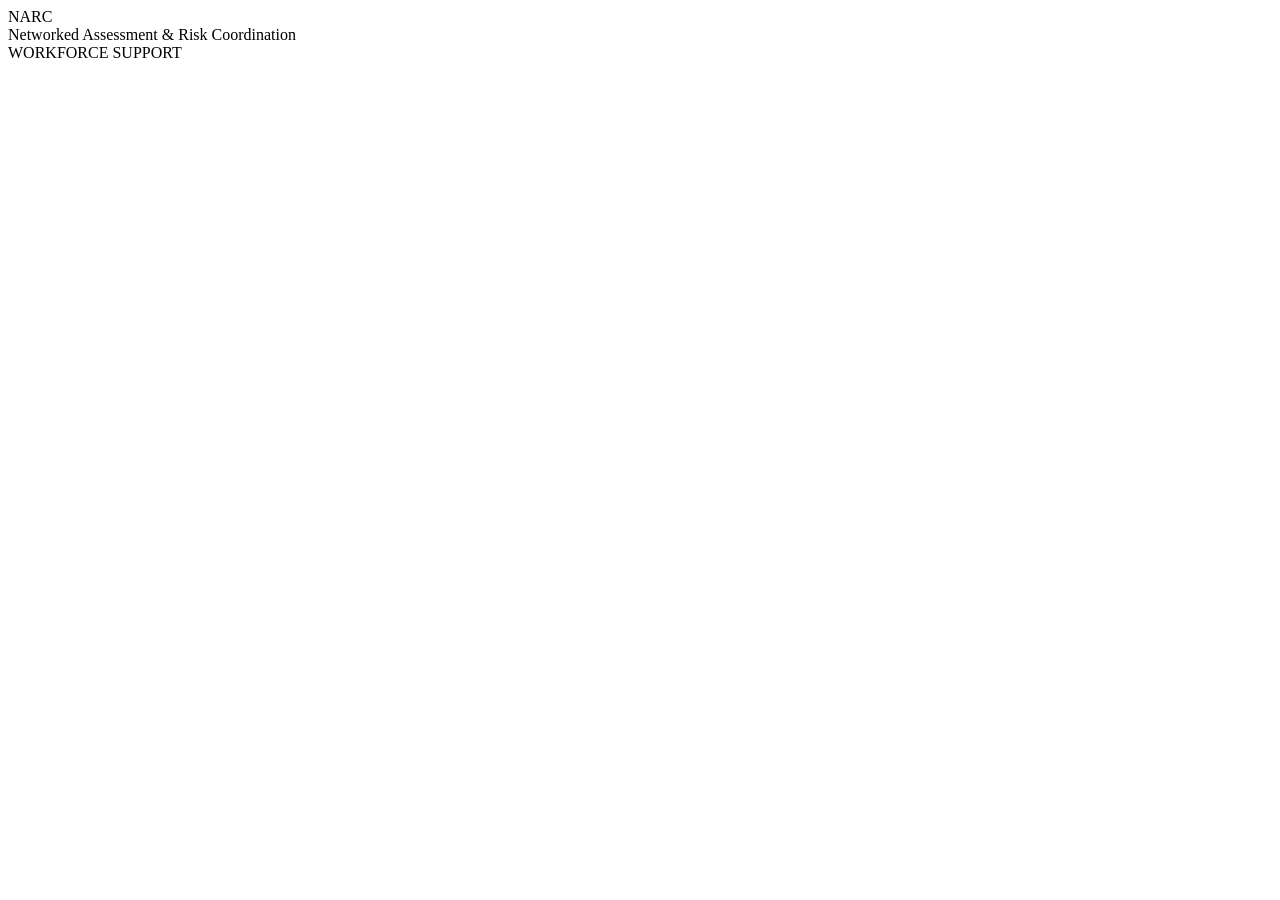
==== index.html @ b7594497 "feat: add NARC prototype shell" ====
<!doctype html>
<html lang="en">
<head>
  <meta charset="utf-8" />
  <meta name="viewport" content="width=device-width, initial-scale=1" />
  <title>NARC — Networked Assessment & Risk Coordination</title>
  <link rel="stylesheet" href="./style.css" />
</head>
<body>
  <main class="shell">
    <header class="topbar">
      <div>
        <div class="brand">NARC</div>
        <div class="subtitle">Networked Assessment &amp; Risk Coordination</div>
      </div>
      <div id="stageBadge" class="stage-badge">WORKFORCE SUPPORT</div>
    </header>

    <section id="app" aria-live="polite"></section>
  </main>
  <script type="module" src="./app.js"></script>
</body>
</html>
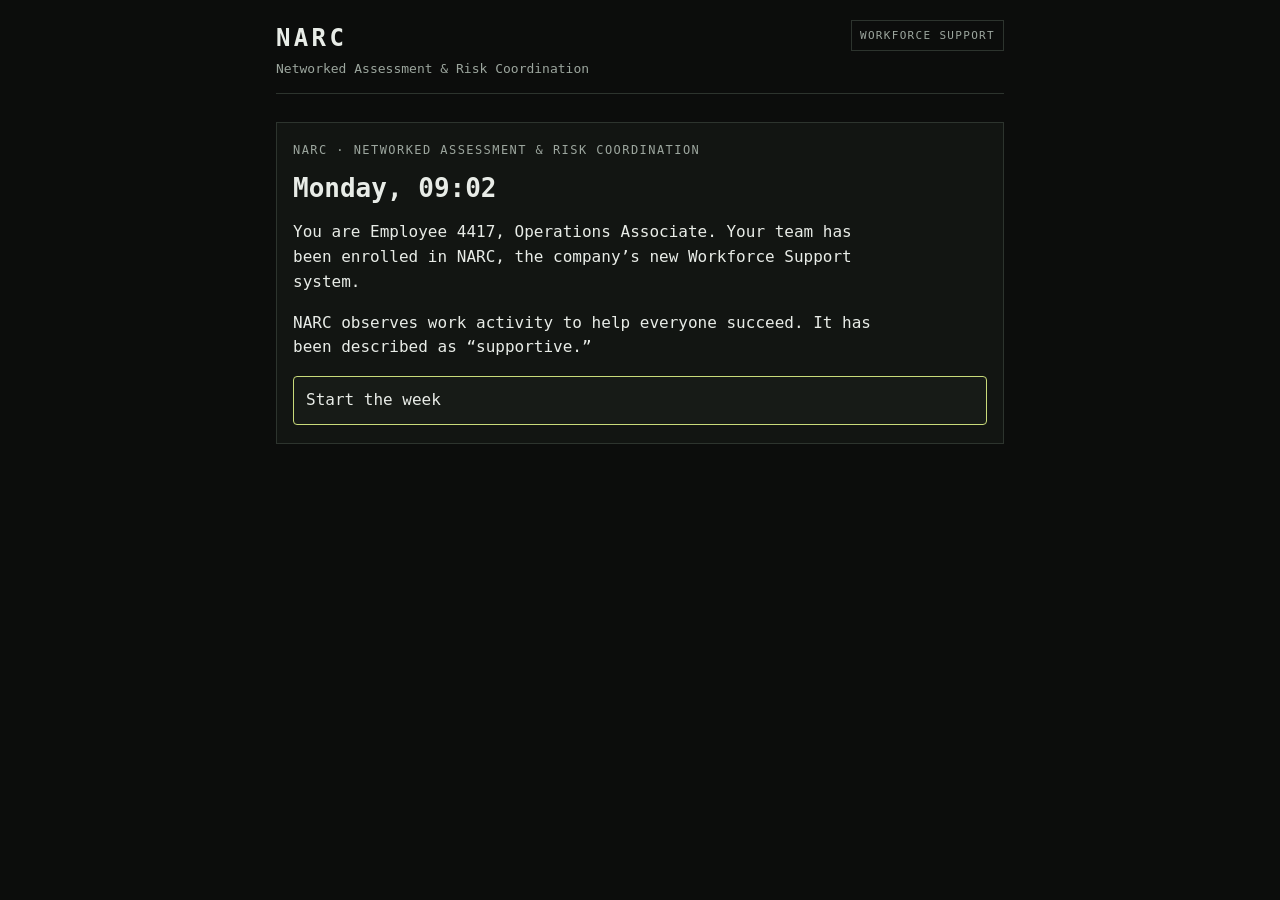
==== commit 4be2ca59: "feat: rebuild prototype as human-vs-NARC vertical slice The player is now Employee 4417, a human lea" ====
--- a/index.html
+++ b/index.html
@@ -3,7 +3,8 @@
 <head>
   <meta charset="utf-8" />
   <meta name="viewport" content="width=device-width, initial-scale=1" />
-  <title>NARC — Networked Assessment & Risk Coordination</title>
+  <meta name="description" content="A short game about a workplace AI that watches what you do and guesses why." />
+  <title>NARC — Networked Assessment &amp; Risk Coordination</title>
   <link rel="stylesheet" href="./style.css" />
 </head>
 <body>
@@ -16,7 +17,9 @@
       <div id="stageBadge" class="stage-badge">WORKFORCE SUPPORT</div>
     </header>
 
+    <div id="strip" class="strip" hidden></div>
     <section id="app" aria-live="polite"></section>
+    <div id="notes" class="notes-wrap"></div>
   </main>
   <script type="module" src="./app.js"></script>
 </body>
--- a/style.css
+++ b/style.css
@@ -0,0 +1,104 @@
+:root {
+  color-scheme: dark;
+  --bg: #0c0d0c;
+  --panel: #121512;
+  --panel2: #171b17;
+  --line: #2d342e;
+  --text: #e8ece7;
+  --muted: #9ca69e;
+  --accent: #c9db7a;
+  --danger: #e0a38e;
+  --good: #9bd0a3;
+  --info: #9abfe8;
+  --warn: #efc46c;
+}
+
+* { box-sizing: border-box; }
+html, body { margin: 0; min-height: 100%; background: var(--bg); color: var(--text); }
+body { font: 16px/1.55 ui-monospace, SFMono-Regular, Menlo, Consolas, monospace; }
+button { font: inherit; }
+
+.shell { max-width: 760px; margin: 0 auto; padding: 20px 16px 56px; }
+.topbar { display: flex; justify-content: space-between; gap: 16px; align-items: flex-start; border-bottom: 1px solid var(--line); padding-bottom: 14px; margin-bottom: 14px; }
+.brand { font-size: 24px; font-weight: 800; letter-spacing: .14em; }
+.subtitle { color: var(--muted); font-size: 13px; margin-top: 2px; }
+.stage-badge { font-size: 11px; letter-spacing: .12em; border: 1px solid var(--line); padding: 6px 8px; color: var(--muted); white-space: nowrap; }
+.stage-badge.escalated { color: var(--warn); border-color: #4c4930; }
+
+/* A slim line that grows as NARC learns to measure more. */
+.strip { display: flex; flex-wrap: wrap; gap: 6px 18px; color: var(--muted); font-size: 13px; margin: 0 0 14px; }
+.strip b { color: var(--text); font-weight: 700; }
+.strip .flag b { color: var(--danger); }
+
+.card { border: 1px solid var(--line); background: var(--panel); padding: 18px 16px; margin: 0 0 14px; }
+.card:focus { outline: none; }
+.card h1, .card h2, .card h3, .card p { margin-top: 0; }
+.card h1 { font-size: 26px; margin-bottom: 12px; }
+.card h2 { font-size: 20px; margin-bottom: 2px; }
+.card p { max-width: 60ch; }
+.eyebrow { color: var(--muted); font-size: 12px; letter-spacing: .12em; text-transform: uppercase; margin-bottom: 8px; }
+.subhead { color: var(--muted); font-size: 13px; margin-bottom: 12px; }
+.small { color: var(--muted); font-size: 13px; }
+
+.signal { display: grid; grid-template-columns: 6.6rem minmax(0,1fr); gap: 12px; padding: 7px 0; border-bottom: 1px dashed #252a25; }
+.signal:last-child { border-bottom: 0; }
+.tag { color: var(--accent); font-size: 12px; letter-spacing: .08em; padding-top: 2px; }
+.tag.model, .tag.scan { color: var(--warn); }
+.tag.message, .tag.luis, .tag.marcus, .tag.priya, .tag.manager { color: var(--info); }
+.tag.record, .tag.change { color: var(--good); }
+.tag.narc, .tag.system, .tag.trace { color: var(--danger); }
+.tag.note { color: var(--muted); }
+
+.two-col { display: grid; grid-template-columns: repeat(2, minmax(0,1fr)); gap: 12px; margin-bottom: 4px; }
+.col { border: 1px solid var(--line); background: #101210; padding: 12px; }
+.col h3 { font-size: 12px; letter-spacing: .12em; text-transform: uppercase; margin: 0 0 8px; }
+.col.sees h3 { color: var(--good); }
+.col.infers h3 { color: var(--warn); }
+.col ul { margin: 0; padding-left: 18px; }
+.col li { margin: 2px 0; }
+
+.evidence { border-left: 3px solid var(--info); padding: 2px 0 2px 12px; margin: 14px 0 4px; }
+
+.actions { display: grid; gap: 8px; margin-top: 16px; }
+button { min-height: 46px; text-align: left; color: var(--text); background: var(--panel2); border: 1px solid #39413a; border-radius: 4px; padding: 11px 12px; cursor: pointer; }
+button:hover { border-color: var(--accent); }
+button:focus-visible { outline: 2px solid var(--accent); outline-offset: 2px; }
+button.primary { border-color: var(--accent); }
+.btn-note { display: block; color: var(--muted); font-size: 12px; margin-top: 3px; }
+
+.announce { background: #171710; border-color: #4c4930; }
+.announce h1 { color: var(--warn); }
+.cap { border-top: 1px dashed #4c4930; padding: 10px 0; }
+.cap:last-of-type { border-bottom: 1px dashed #4c4930; }
+.cap strong { display: block; color: var(--warn); }
+
+.roster { display: grid; gap: 10px; margin-bottom: 14px; }
+.person { border: 1px solid var(--line); padding: 12px; background: #101210; }
+.person .head { display: flex; justify-content: space-between; gap: 12px; flex-wrap: wrap; align-items: baseline; }
+.person h3 { margin: 0; font-size: 17px; }
+.status { font-size: 12px; letter-spacing: .1em; color: var(--accent); }
+.status.fired { color: var(--danger); }
+.status.rewarded, .status.promoted { color: var(--warn); }
+.person p { margin: 6px 0 0; color: var(--text); }
+
+.section-title { font-size: 12px; letter-spacing: .12em; text-transform: uppercase; color: var(--muted); margin: 18px 0 8px; }
+.ach { display: grid; gap: 8px; }
+.ach-item { border: 1px solid var(--line); padding: 10px 12px; background: #101210; }
+.ach-item.earned { border-color: var(--accent); }
+.ach-item .name { font-weight: 700; }
+.ach-item.locked .name { color: var(--muted); }
+.ach-item .desc { color: var(--muted); font-size: 13px; }
+
+.notes-wrap details { border: 1px solid var(--line); background: var(--panel); padding: 10px 14px; }
+.notes-wrap summary { cursor: pointer; color: var(--muted); font-size: 13px; }
+.notes-wrap ul { margin: 10px 0 2px; padding-left: 18px; }
+.notes-wrap li { margin: 6px 0; font-size: 14px; }
+
+@media (max-width: 640px) {
+  body { font-size: 15px; }
+  .topbar { display: block; }
+  .stage-badge { display: inline-block; margin-top: 10px; }
+  .signal { grid-template-columns: 5.2rem minmax(0,1fr); gap: 8px; }
+  .two-col { grid-template-columns: 1fr; }
+  .card h1 { font-size: 22px; }
+}
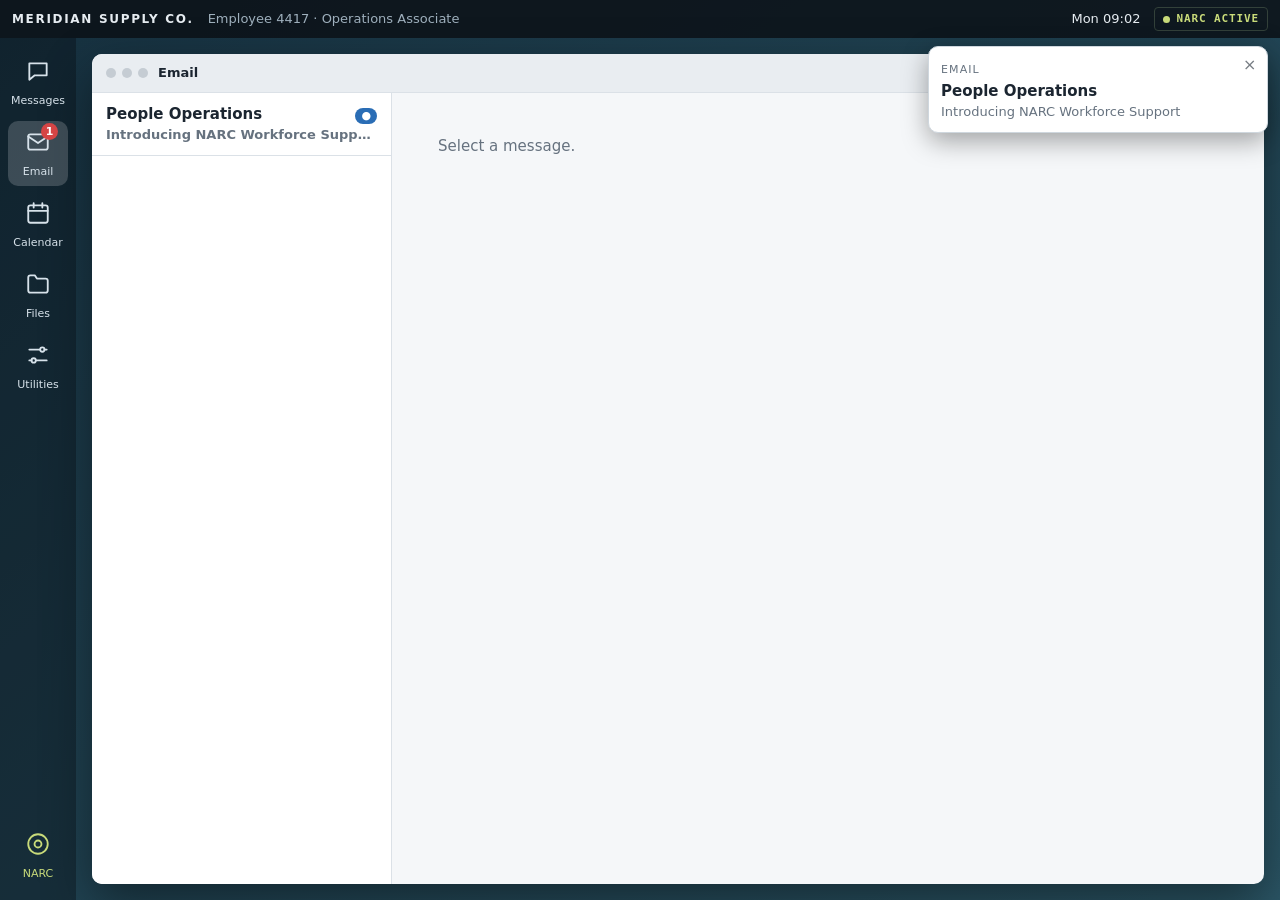
==== commit a9fc15c6: "feat: rework prototype into a persistent work-desktop experience The desktop is now the game board. " ====
--- a/index.html
+++ b/index.html
@@ -2,25 +2,13 @@
 <html lang="en">
 <head>
   <meta charset="utf-8" />
-  <meta name="viewport" content="width=device-width, initial-scale=1" />
+  <meta name="viewport" content="width=device-width, initial-scale=1, viewport-fit=cover" />
   <meta name="description" content="A short game about a workplace AI that watches what you do and guesses why." />
   <title>NARC — Networked Assessment &amp; Risk Coordination</title>
   <link rel="stylesheet" href="./style.css" />
 </head>
 <body>
-  <main class="shell">
-    <header class="topbar">
-      <div>
-        <div class="brand">NARC</div>
-        <div class="subtitle">Networked Assessment &amp; Risk Coordination</div>
-      </div>
-      <div id="stageBadge" class="stage-badge">WORKFORCE SUPPORT</div>
-    </header>
-
-    <div id="strip" class="strip" hidden></div>
-    <section id="app" aria-live="polite"></section>
-    <div id="notes" class="notes-wrap"></div>
-  </main>
+  <div id="desk" class="desk"></div>
   <script type="module" src="./app.js"></script>
 </body>
 </html>
--- a/style.css
+++ b/style.css
@@ -1,104 +1,312 @@
+/* A fictional corporate work laptop. Ordinary light apps; NARC keeps its own
+   dark monospace identity inside its window and its notifications. */
+
 :root {
-  color-scheme: dark;
-  --bg: #0c0d0c;
-  --panel: #121512;
-  --panel2: #171b17;
-  --line: #2d342e;
-  --text: #e8ece7;
-  --muted: #9ca69e;
-  --accent: #c9db7a;
-  --danger: #e0a38e;
-  --good: #9bd0a3;
-  --info: #9abfe8;
-  --warn: #efc46c;
+  --wall-a: #16303f;
+  --wall-b: #2b5666;
+  --bar: rgba(12, 18, 24, .86);
+  --bar-text: #e6ecf1;
+  --bar-muted: #9fb0bd;
+  --app-bg: #f5f7f9;
+  --app-panel: #ffffff;
+  --app-line: #dbe1e7;
+  --app-text: #1b2530;
+  --app-muted: #66727f;
+  --app-accent: #2a6db5;
+  --app-accent-bg: #e6f0fa;
+  --unread: #2a6db5;
+
+  --n-bg: #0c0d0c;
+  --n-panel: #121512;
+  --n-panel2: #171b17;
+  --n-line: #2d342e;
+  --n-text: #e8ece7;
+  --n-muted: #9ca69e;
+  --n-accent: #c9db7a;
+  --n-danger: #e0a38e;
+  --n-good: #9bd0a3;
+  --n-info: #9abfe8;
+  --n-warn: #efc46c;
+
+  --sans: system-ui, -apple-system, "Segoe UI", Roboto, sans-serif;
+  --mono: ui-monospace, SFMono-Regular, Menlo, Consolas, monospace;
 }
 
 * { box-sizing: border-box; }
-html, body { margin: 0; min-height: 100%; background: var(--bg); color: var(--text); }
-body { font: 16px/1.55 ui-monospace, SFMono-Regular, Menlo, Consolas, monospace; }
-button { font: inherit; }
-
-.shell { max-width: 760px; margin: 0 auto; padding: 20px 16px 56px; }
-.topbar { display: flex; justify-content: space-between; gap: 16px; align-items: flex-start; border-bottom: 1px solid var(--line); padding-bottom: 14px; margin-bottom: 14px; }
-.brand { font-size: 24px; font-weight: 800; letter-spacing: .14em; }
-.subtitle { color: var(--muted); font-size: 13px; margin-top: 2px; }
-.stage-badge { font-size: 11px; letter-spacing: .12em; border: 1px solid var(--line); padding: 6px 8px; color: var(--muted); white-space: nowrap; }
-.stage-badge.escalated { color: var(--warn); border-color: #4c4930; }
-
-/* A slim line that grows as NARC learns to measure more. */
-.strip { display: flex; flex-wrap: wrap; gap: 6px 18px; color: var(--muted); font-size: 13px; margin: 0 0 14px; }
-.strip b { color: var(--text); font-weight: 700; }
-.strip .flag b { color: var(--danger); }
-
-.card { border: 1px solid var(--line); background: var(--panel); padding: 18px 16px; margin: 0 0 14px; }
-.card:focus { outline: none; }
-.card h1, .card h2, .card h3, .card p { margin-top: 0; }
-.card h1 { font-size: 26px; margin-bottom: 12px; }
-.card h2 { font-size: 20px; margin-bottom: 2px; }
-.card p { max-width: 60ch; }
-.eyebrow { color: var(--muted); font-size: 12px; letter-spacing: .12em; text-transform: uppercase; margin-bottom: 8px; }
-.subhead { color: var(--muted); font-size: 13px; margin-bottom: 12px; }
-.small { color: var(--muted); font-size: 13px; }
-
-.signal { display: grid; grid-template-columns: 6.6rem minmax(0,1fr); gap: 12px; padding: 7px 0; border-bottom: 1px dashed #252a25; }
-.signal:last-child { border-bottom: 0; }
-.tag { color: var(--accent); font-size: 12px; letter-spacing: .08em; padding-top: 2px; }
-.tag.model, .tag.scan { color: var(--warn); }
-.tag.message, .tag.luis, .tag.marcus, .tag.priya, .tag.manager { color: var(--info); }
-.tag.record, .tag.change { color: var(--good); }
-.tag.narc, .tag.system, .tag.trace { color: var(--danger); }
-.tag.note { color: var(--muted); }
-
-.two-col { display: grid; grid-template-columns: repeat(2, minmax(0,1fr)); gap: 12px; margin-bottom: 4px; }
-.col { border: 1px solid var(--line); background: #101210; padding: 12px; }
-.col h3 { font-size: 12px; letter-spacing: .12em; text-transform: uppercase; margin: 0 0 8px; }
-.col.sees h3 { color: var(--good); }
-.col.infers h3 { color: var(--warn); }
-.col ul { margin: 0; padding-left: 18px; }
-.col li { margin: 2px 0; }
-
-.evidence { border-left: 3px solid var(--info); padding: 2px 0 2px 12px; margin: 14px 0 4px; }
-
-.actions { display: grid; gap: 8px; margin-top: 16px; }
-button { min-height: 46px; text-align: left; color: var(--text); background: var(--panel2); border: 1px solid #39413a; border-radius: 4px; padding: 11px 12px; cursor: pointer; }
-button:hover { border-color: var(--accent); }
-button:focus-visible { outline: 2px solid var(--accent); outline-offset: 2px; }
-button.primary { border-color: var(--accent); }
-.btn-note { display: block; color: var(--muted); font-size: 12px; margin-top: 3px; }
-
-.announce { background: #171710; border-color: #4c4930; }
-.announce h1 { color: var(--warn); }
-.cap { border-top: 1px dashed #4c4930; padding: 10px 0; }
-.cap:last-of-type { border-bottom: 1px dashed #4c4930; }
-.cap strong { display: block; color: var(--warn); }
-
-.roster { display: grid; gap: 10px; margin-bottom: 14px; }
-.person { border: 1px solid var(--line); padding: 12px; background: #101210; }
+html, body { margin: 0; height: 100%; background: #0d1a22; }
+body { font: 15px/1.5 var(--sans); color: var(--app-text); overscroll-behavior: none; }
+button, input, textarea, select { font: inherit; color: inherit; }
+button { cursor: pointer; }
+:focus-visible { outline: 2px solid var(--app-accent); outline-offset: 2px; }
+
+.desk {
+  position: fixed; inset: 0;
+  display: flex; flex-direction: column;
+  background: linear-gradient(140deg, var(--wall-a), var(--wall-b));
+}
+
+/* ------------------------------------------------------------ menu bar */
+.menubar {
+  flex: none; height: 38px; padding: 0 12px;
+  display: flex; align-items: center; justify-content: space-between; gap: 12px;
+  background: var(--bar); color: var(--bar-text); font-size: 13px;
+  padding-top: env(safe-area-inset-top);
+}
+.menubar .left, .menubar .right { display: flex; align-items: center; gap: 14px; min-width: 0; }
+.menubar .company { font-weight: 700; letter-spacing: .14em; font-size: 12px; white-space: nowrap; }
+.menubar .who { color: var(--bar-muted); white-space: nowrap; overflow: hidden; text-overflow: ellipsis; }
+.menubar .clock { font-variant-numeric: tabular-nums; white-space: nowrap; }
+.tray {
+  display: inline-flex; align-items: center; gap: 6px;
+  background: transparent; border: 1px solid #33413a; border-radius: 4px;
+  padding: 2px 8px; font: 700 11px/1.6 var(--mono); letter-spacing: .08em; color: var(--n-accent);
+  white-space: nowrap;
+}
+.tray:hover { border-color: var(--n-accent); }
+.tray .dot { width: 7px; height: 7px; border-radius: 50%; background: currentColor; }
+.tray.alert .dot { animation: pulse 1.2s ease-in-out infinite; }
+.tray.enhanced { color: var(--n-warn); }
+@keyframes pulse { 50% { opacity: .25; } }
+
+/* ------------------------------------------------------------- stage / dock */
+.stage { flex: 1; min-height: 0; display: flex; }
+.dock {
+  flex: none; width: 76px; padding: 12px 8px;
+  display: flex; flex-direction: column; gap: 6px; align-items: stretch;
+  background: rgba(8, 14, 19, .38);
+}
+.dock button {
+  position: relative; display: flex; flex-direction: column; align-items: center; gap: 3px;
+  padding: 8px 2px 6px; border: 0; border-radius: 10px; background: transparent;
+  color: #d7e2ea; font-size: 11px;
+}
+.dock button:hover { background: rgba(255, 255, 255, .1); }
+.dock button[aria-current="true"] { background: rgba(255, 255, 255, .18); }
+.dock button.narc { color: var(--n-accent); margin-top: auto; }
+.dock svg { width: 26px; height: 26px; }
+.badge {
+  position: absolute; top: 2px; right: 10px; min-width: 17px; height: 17px; padding: 0 4px;
+  border-radius: 9px; background: #d64545; color: #fff; font-size: 11px; font-weight: 700; line-height: 17px; text-align: center;
+}
+
+.workarea { flex: 1; min-width: 0; padding: 16px; display: flex; }
+.window {
+  flex: 1; min-width: 0; display: flex; flex-direction: column; overflow: hidden;
+  background: var(--app-bg); border-radius: 10px; box-shadow: 0 18px 50px rgba(0, 0, 0, .45);
+}
+.titlebar {
+  flex: none; display: flex; align-items: center; gap: 10px; padding: 9px 14px;
+  background: #e9edf1; border-bottom: 1px solid var(--app-line); font-weight: 600; font-size: 13px;
+}
+.titlebar .lights { display: flex; gap: 6px; }
+.titlebar .lights i { width: 10px; height: 10px; border-radius: 50%; background: #c5ccd3; display: block; }
+.titlebar .back { display: none; border: 0; background: none; color: var(--app-accent); padding: 0 6px 0 0; }
+.body { flex: 1; min-height: 0; display: flex; }
+
+.list { flex: none; width: 300px; overflow-y: auto; border-right: 1px solid var(--app-line); background: var(--app-panel); }
+.detail { flex: 1; min-width: 0; overflow-y: auto; padding: 18px 22px; }
+.empty { color: var(--app-muted); padding: 24px; }
+.pane { flex: 1; min-width: 0; overflow-y: auto; padding: 18px 22px; }
+
+.row {
+  display: block; width: 100%; text-align: left; border: 0; border-bottom: 1px solid var(--app-line);
+  background: transparent; padding: 10px 14px;
+}
+.row:hover { background: #f0f4f8; }
+.row[aria-current="true"] { background: var(--app-accent-bg); }
+.row .top { display: flex; justify-content: space-between; align-items: baseline; gap: 8px; }
+.row .name { font-weight: 500; }
+.row.unread .name, .row.unread .sub-b { font-weight: 700; }
+.row .sub { color: var(--app-muted); font-size: 13px; white-space: nowrap; overflow: hidden; text-overflow: ellipsis; }
+.pill { min-width: 18px; padding: 0 6px; border-radius: 9px; background: var(--unread); color: #fff; font-size: 11px; font-weight: 700; text-align: center; }
+.dotpres { display: inline-block; width: 8px; height: 8px; border-radius: 50%; background: #3aa76d; margin-right: 6px; }
+.dotpres.off { background: #b3bcc4; }
+
+/* ---------------------------------------------------------------- email */
+.mail h2 { margin: 0 0 4px; font-size: 20px; }
+.mail .from { color: var(--app-muted); font-size: 13px; margin-bottom: 14px; }
+.mail p { margin: 0 0 12px; max-width: 62ch; }
+.form { margin-top: 16px; padding: 14px; border: 1px solid var(--app-line); border-radius: 8px; background: var(--app-panel); }
+.form label { display: flex; align-items: center; gap: 8px; padding: 4px 0; }
+.form .note { color: var(--app-muted); font-size: 13px; margin: 8px 0 0; }
+
+.btn {
+  border: 1px solid #b8c3ce; background: #fff; border-radius: 6px; padding: 7px 14px; font-weight: 600; color: var(--app-text);
+}
+.btn:hover:not(:disabled) { border-color: var(--app-accent); color: var(--app-accent); }
+.btn.primary { background: var(--app-accent); border-color: var(--app-accent); color: #fff; }
+.btn.primary:hover:not(:disabled) { color: #fff; filter: brightness(1.1); }
+.btn:disabled { opacity: .5; cursor: not-allowed; }
+
+/* ------------------------------------------------------------- messages */
+.detail.flush { display: flex; flex-direction: column; padding: 0; }
+.thread { display: flex; flex-direction: column; flex: 1; min-height: 0; }
+.thread .scroll { flex: 1; min-height: 0; overflow-y: auto; padding: 18px 22px; display: flex; flex-direction: column; gap: 8px; }
+.thread header { padding: 10px 22px; border-bottom: 1px solid var(--app-line); background: var(--app-panel); }
+.thread header b { display: block; }
+.thread header span { color: var(--app-muted); font-size: 13px; }
+.bubble { max-width: min(80%, 460px); padding: 8px 12px; border-radius: 14px; background: #e4e9ee; align-self: flex-start; overflow-wrap: anywhere; }
+.bubble.me { align-self: flex-end; background: var(--app-accent); color: #fff; }
+.bubble.system { align-self: center; background: transparent; color: var(--app-muted); font-size: 13px; text-align: center; }
+.attach { display: block; margin-top: 4px; font-size: 13px; opacity: .9; }
+.attach::before { content: "📎 "; }
+.compose { border-top: 1px solid var(--app-line); background: var(--app-panel); padding: 10px 14px; display: flex; flex-direction: column; gap: 8px; }
+.chips { display: flex; flex-wrap: wrap; gap: 8px; }
+.chip { border: 1px solid var(--app-accent); background: var(--app-accent-bg); color: var(--app-accent); border-radius: 16px; padding: 6px 12px; text-align: left; }
+.chip:hover { background: var(--app-accent); color: #fff; }
+.compose input { border: 1px solid var(--app-line); border-radius: 18px; padding: 8px 14px; background: #f3f5f7; width: 100%; }
+
+/* ------------------------------------------------------------- calendar */
+.cal-head { display: flex; flex-wrap: wrap; gap: 8px; align-items: center; justify-content: space-between; margin-bottom: 14px; }
+.tabs { display: flex; gap: 4px; flex-wrap: wrap; }
+.tab { border: 1px solid var(--app-line); background: #fff; border-radius: 6px; padding: 5px 12px; font-size: 13px; }
+.tab[aria-pressed="true"] { background: var(--app-accent); border-color: var(--app-accent); color: #fff; }
+.tab.today { font-weight: 700; }
+.event { display: grid; grid-template-columns: 6.6rem 1fr; gap: 12px; padding: 10px 12px; margin-bottom: 8px; background: #fff; border: 1px solid var(--app-line); border-left: 4px solid var(--app-accent); border-radius: 6px; }
+.event.team { border-left-color: #8a6bbf; }
+.event .time { color: var(--app-muted); font-variant-numeric: tabular-nums; font-size: 13px; }
+.event .where { color: var(--app-muted); font-size: 13px; }
+.slot { border: 1px dashed #aab5c0; border-radius: 6px; padding: 12px; margin-bottom: 8px; background: #fbfcfd; }
+.slot input[type="text"] { width: 100%; border: 1px solid var(--app-line); border-radius: 6px; padding: 7px 10px; margin: 8px 0; background: #fff; }
+.who-h { font-weight: 700; margin: 16px 0 6px; }
+
+/* ---------------------------------------------------- files & utilities */
+.file-body p { margin: 0 0 10px; max-width: 62ch; }
+.file-body h2 { margin: 0 0 2px; font-size: 18px; }
+.file-body .meta { color: var(--app-muted); font-size: 13px; margin-bottom: 14px; }
+.cards { display: grid; gap: 14px; padding: 18px 22px; align-content: start; overflow-y: auto; flex: 1; }
+.card { background: #fff; border: 1px solid var(--app-line); border-radius: 10px; padding: 14px 16px; }
+.card h3 { margin: 0 0 2px; font-size: 16px; }
+.card p { margin: 0 0 10px; color: var(--app-muted); }
+.card .line { display: flex; align-items: center; justify-content: space-between; gap: 12px; padding: 8px 0; border-top: 1px solid var(--app-line); }
+.card .line:first-of-type { border-top: 0; }
+.switch { position: relative; width: 46px; height: 26px; border: 0; border-radius: 13px; background: #b6c0ca; padding: 0; flex: none; }
+.switch::after { content: ""; position: absolute; top: 3px; left: 3px; width: 20px; height: 20px; border-radius: 50%; background: #fff; transition: transform .15s; }
+.switch[aria-checked="true"] { background: #3aa76d; }
+.switch[aria-checked="true"]::after { transform: translateX(20px); }
+.status-on { color: #2c8558; font-weight: 600; }
+.feed .line span:first-child { color: var(--app-muted); font-variant-numeric: tabular-nums; }
+
+/* ----------------------------------------------------------------- NARC */
+.window.narc { background: var(--n-bg); color: var(--n-text); font-family: var(--mono); }
+.window.narc .titlebar { background: #131713; border-color: var(--n-line); color: var(--n-text); }
+.window.narc .titlebar .lights i { background: #2d342e; }
+.window.narc .titlebar .back { color: var(--n-accent); }
+.window.narc .body { flex-direction: column; }
+.narc-top { flex: none; display: flex; flex-wrap: wrap; gap: 6px 22px; align-items: baseline; padding: 10px 16px; border-bottom: 1px solid var(--n-line); font-size: 13px; color: var(--n-muted); }
+.narc-top b { color: var(--n-text); }
+.narc-top .flag b { color: var(--n-danger); }
+.narc-top .brand { color: var(--n-text); font-weight: 800; letter-spacing: .14em; }
+.narc-main { flex: 1; min-height: 0; display: flex; }
+.narc-main .list { background: var(--n-panel); border-color: var(--n-line); width: 300px; }
+.narc-main .row { border-color: var(--n-line); color: var(--n-text); }
+.narc-main .row:hover { background: #171b17; }
+.narc-main .row[aria-current="true"] { background: #1d231c; }
+.narc-main .row .sub { color: var(--n-muted); }
+.narc-main .row.closed .name { color: var(--n-muted); }
+.narc-main .row .pill { background: var(--n-accent); color: #10140a; }
+.narc-main .detail { padding: 18px 22px; }
+.narc-main .empty { color: var(--n-muted); }
+.case h2 { margin: 0 0 2px; font-size: 18px; }
+.case .subject { color: var(--n-muted); font-size: 13px; margin-bottom: 14px; }
+.sect { font-size: 11px; letter-spacing: .12em; text-transform: uppercase; margin: 16px 0 6px; }
+.sect.observed { color: var(--n-good); }
+.sect.model { color: var(--n-warn); }
+.case ul { margin: 0; padding-left: 18px; }
+.case li { margin: 2px 0; }
+.model-box { border: 1px solid #4c4930; background: #171710; padding: 10px 12px; }
+.model-box .conf { color: var(--n-muted); font-size: 13px; }
+.metrics { margin-top: 10px; display: grid; gap: 2px; font-size: 13px; color: var(--n-muted); }
+.metrics b { color: var(--n-text); }
+.prompt { margin: 16px 0 8px; color: var(--n-info); }
+.ctl { display: grid; gap: 8px; margin-top: 12px; }
+.nbtn { text-align: left; min-height: 42px; color: var(--n-text); background: var(--n-panel2); border: 1px solid #39413a; border-radius: 4px; padding: 9px 12px; }
+.nbtn:hover:not(:disabled) { border-color: var(--n-accent); }
+.nbtn.dismiss { color: var(--n-muted); }
+.nbtn:disabled { opacity: .5; cursor: not-allowed; }
+.narc-main textarea, .narc-main .radio label { color: var(--n-text); }
+.narc-main textarea { width: 100%; min-height: 70px; background: #101210; border: 1px solid #39413a; border-radius: 4px; padding: 8px 10px; resize: vertical; }
+.ctl .radio { display: grid; gap: 4px; }
+.ctl .radio label { display: flex; gap: 8px; align-items: center; padding: 6px 0; }
+.closed-line { margin-top: 16px; color: var(--n-muted); font-size: 13px; }
+.team { margin: 16px 16px 0; padding: 10px 0 0; border-top: 1px dashed var(--n-line); font-size: 13px; }
+.team .sect { margin-top: 0; color: var(--n-muted); }
+.team .t-row { display: flex; justify-content: space-between; gap: 12px; padding: 2px 0; }
+.team .s { color: var(--n-accent); font-size: 12px; letter-spacing: .06em; }
+.team .s.fired { color: var(--n-danger); }
+.team .s.rewarded, .team .s.promoted { color: var(--n-warn); }
+.about { padding: 24px 22px; color: var(--n-muted); max-width: 60ch; }
+
+/* ---------------------------------------------------------------- toasts */
+.toasts { position: fixed; top: 46px; right: 12px; width: min(340px, calc(100vw - 24px)); display: flex; flex-direction: column; gap: 8px; z-index: 30; pointer-events: none; }
+.toast {
+  pointer-events: auto; display: block; text-align: left; width: 100%; position: relative;
+  padding: 10px 34px 10px 12px; border-radius: 10px; border: 1px solid #cfd7de; background: #fff; color: var(--app-text);
+  box-shadow: 0 8px 26px rgba(0, 0, 0, .35); animation: slidein .25s ease-out;
+}
+.toast.leaving { opacity: 0; transform: translateX(16px); transition: .3s; }
+.toast .app { font-size: 11px; letter-spacing: .1em; text-transform: uppercase; color: var(--app-muted); }
+.toast b { display: block; }
+.toast span.text { display: block; font-size: 13px; color: var(--app-muted); overflow-wrap: anywhere; }
+.toast.narc { background: var(--n-bg); border-color: #4a5a3c; color: var(--n-text); font-family: var(--mono); }
+.toast.narc .app { color: var(--n-accent); }
+.toast.narc span.text { color: var(--n-muted); }
+.toast .open { all: unset; display: block; cursor: pointer; width: 100%; }
+.toast .open:focus-visible { outline: 2px solid var(--app-accent); outline-offset: 4px; border-radius: 4px; }
+.toast.narc .open:focus-visible { outline-color: var(--n-accent); }
+.toast .x { position: absolute; top: 6px; right: 6px; width: 24px; height: 24px; border: 0; border-radius: 12px; background: transparent; color: inherit; opacity: .6; font-size: 16px; line-height: 1; }
+.toast .x:hover { opacity: 1; background: rgba(128, 128, 128, .2); }
+@keyframes slidein { from { opacity: 0; transform: translateX(20px); } }
+
+/* --------------------------------------------------- end-of-week report */
+.overlay { position: fixed; inset: 0; z-index: 40; display: flex; align-items: flex-start; justify-content: center; padding: 48px 16px 16px; background: rgba(4, 8, 11, .72); overflow-y: auto; }
+.report { width: min(680px, 100%); background: var(--n-bg); color: var(--n-text); border: 1px solid var(--n-line); font-family: var(--mono); padding: 20px 20px 24px; margin-bottom: 24px; }
+.report h1 { margin: 0 0 2px; font-size: 24px; }
+.report .eyebrow { color: var(--n-muted); font-size: 12px; letter-spacing: .12em; text-transform: uppercase; margin-bottom: 8px; }
+.report .sect { color: var(--n-muted); margin-top: 20px; }
+.person { border: 1px solid var(--n-line); padding: 12px; background: #101210; margin-bottom: 8px; }
 .person .head { display: flex; justify-content: space-between; gap: 12px; flex-wrap: wrap; align-items: baseline; }
-.person h3 { margin: 0; font-size: 17px; }
-.status { font-size: 12px; letter-spacing: .1em; color: var(--accent); }
-.status.fired { color: var(--danger); }
-.status.rewarded, .status.promoted { color: var(--warn); }
-.person p { margin: 6px 0 0; color: var(--text); }
-
-.section-title { font-size: 12px; letter-spacing: .12em; text-transform: uppercase; color: var(--muted); margin: 18px 0 8px; }
+.person h3 { margin: 0; font-size: 16px; }
+.person .small { color: var(--n-muted); font-size: 13px; }
+.person .status { font-size: 12px; letter-spacing: .1em; color: var(--n-accent); }
+.person .status.fired { color: var(--n-danger); }
+.person .status.rewarded, .person .status.promoted { color: var(--n-warn); }
+.person p { margin: 6px 0 0; }
+.sig { display: grid; grid-template-columns: 5rem 1fr; gap: 12px; padding: 5px 0; border-bottom: 1px dashed #252a25; }
+.sig .tag { color: var(--n-danger); font-size: 12px; letter-spacing: .08em; padding-top: 2px; }
 .ach { display: grid; gap: 8px; }
-.ach-item { border: 1px solid var(--line); padding: 10px 12px; background: #101210; }
-.ach-item.earned { border-color: var(--accent); }
+.ach-item { border: 1px solid var(--n-line); padding: 10px 12px; background: #101210; }
+.ach-item.earned { border-color: var(--n-accent); }
 .ach-item .name { font-weight: 700; }
-.ach-item.locked .name { color: var(--muted); }
-.ach-item .desc { color: var(--muted); font-size: 13px; }
-
-.notes-wrap details { border: 1px solid var(--line); background: var(--panel); padding: 10px 14px; }
-.notes-wrap summary { cursor: pointer; color: var(--muted); font-size: 13px; }
-.notes-wrap ul { margin: 10px 0 2px; padding-left: 18px; }
-.notes-wrap li { margin: 6px 0; font-size: 14px; }
-
-@media (max-width: 640px) {
-  body { font-size: 15px; }
-  .topbar { display: block; }
-  .stage-badge { display: inline-block; margin-top: 10px; }
-  .signal { grid-template-columns: 5.2rem minmax(0,1fr); gap: 8px; }
-  .two-col { grid-template-columns: 1fr; }
-  .card h1 { font-size: 22px; }
-}
+.ach-item.locked .name { color: var(--n-muted); }
+.ach-item .desc { color: var(--n-muted); font-size: 13px; }
+.report .actions { margin-top: 20px; }
+
+/* --------------------------------------------------------------- narrow */
+@media (max-width: 760px) {
+  .stage { flex-direction: column-reverse; }
+  .dock { width: auto; flex-direction: row; padding: 4px 6px calc(4px + env(safe-area-inset-bottom)); justify-content: space-around; gap: 0; }
+  .dock button { flex: 1; padding: 6px 0 4px; font-size: 10px; }
+  .dock button.narc { margin-top: 0; }
+  .dock svg { width: 22px; height: 22px; }
+  .badge { right: 50%; margin-right: -22px; top: 0; }
+  .workarea { padding: 0; }
+  .window { border-radius: 0; box-shadow: none; }
+  .menubar .who, .menubar .co-rest { display: none; }
+  .body .list, .narc-main .list { width: 100%; flex: 1; border-right: 0; }
+  .body .detail { display: none; padding: 16px; }
+  .window.show-detail .body .list, .window.show-detail .narc-main .list { display: none; }
+  .window.show-detail .body .detail { display: block; flex: 1; }
+  .window.show-detail .body .detail.flush { display: flex; }
+  .window.show-detail .titlebar .back { display: inline-block; }
+  .thread .scroll { padding: 14px; }
+  .thread header { padding: 8px 14px; }
+  .cards, .pane { padding: 14px; }
+  .toasts { top: 42px; right: 12px; left: 12px; width: auto; }
+  .event { grid-template-columns: 1fr; gap: 2px; }
+  .sig { grid-template-columns: 1fr; gap: 2px; }
+}
+
+@media (prefers-reduced-motion: reduce) {
+  .tray.alert .dot, .toast { animation: none; }
+}
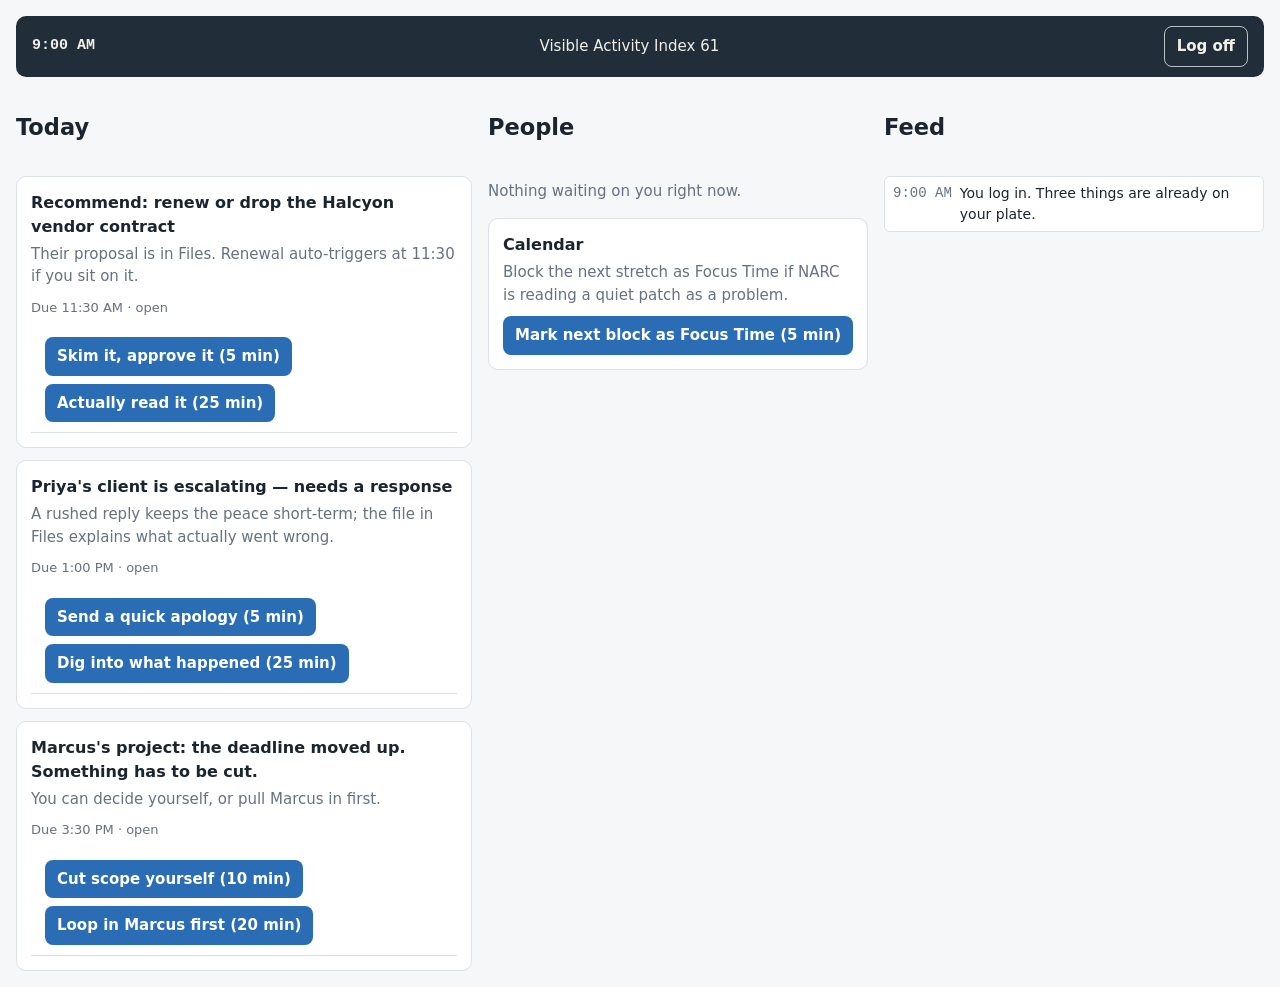
==== commit 09ebda33: "Make the single-workday build the canonical entrypoint (#74) Resolves the day.html-prototype-vs-old-" ====
--- a/index.html
+++ b/index.html
@@ -3,12 +3,13 @@
 <head>
   <meta charset="utf-8" />
   <meta name="viewport" content="width=device-width, initial-scale=1, viewport-fit=cover" />
-  <meta name="description" content="A short game about a workplace AI that watches what you do and guesses why." />
+  <meta name="description" content="NARC — Networked Assessment & Risk Coordination. One workday, watched by an AI workplace-monitoring system." />
   <title>NARC — Networked Assessment &amp; Risk Coordination</title>
   <link rel="stylesheet" href="./style.css" />
+  <link rel="stylesheet" href="./day.css" />
 </head>
 <body>
-  <div id="desk" class="desk"></div>
-  <script type="module" src="./app.js"></script>
+  <div id="day" class="dayroot"></div>
+  <script type="module" src="./day-app.js"></script>
 </body>
 </html>
--- a/style.css
+++ b/style.css
@@ -2,11 +2,13 @@
    dark monospace identity inside its window and its notifications. */
 
 :root {
-  --wall-a: #16303f;
-  --wall-b: #2b5666;
-  --bar: rgba(12, 18, 24, .86);
-  --bar-text: #e6ecf1;
-  --bar-muted: #9fb0bd;
+  --wall-a: #2d686a;
+  --wall-b: #355a78;
+  --wall-warm: #a85f43;
+  --wall-plum: #6c496d;
+  --bar: rgba(21, 34, 45, .94);
+  --bar-text: #f2efe8;
+  --bar-muted: #b8c3c7;
   --app-bg: #f5f7f9;
   --app-panel: #ffffff;
   --app-line: #dbe1e7;
@@ -33,7 +35,7 @@
 }
 
 * { box-sizing: border-box; }
-html, body { margin: 0; height: 100%; background: #0d1a22; }
+html, body { margin: 0; height: 100%; background: #315f69; }
 body { font: 15px/1.5 var(--sans); color: var(--app-text); overscroll-behavior: none; }
 button, input, textarea, select { font: inherit; color: inherit; }
 button { cursor: pointer; }
@@ -42,7 +44,20 @@
 .desk {
   position: fixed; inset: 0;
   display: flex; flex-direction: column;
-  background: linear-gradient(140deg, var(--wall-a), var(--wall-b));
+  background:
+    radial-gradient(ellipse at 12% 18%, rgba(238,190,105,.28) 0 9%, transparent 9.5%),
+    radial-gradient(ellipse at 82% 22%, rgba(122,76,119,.34) 0 15%, transparent 15.5%),
+    radial-gradient(ellipse at 68% 80%, rgba(201,103,67,.28) 0 18%, transparent 18.5%),
+    linear-gradient(142deg, var(--wall-a) 0%, #2f6764 35%, var(--wall-b) 72%, #403f68 100%);
+  background-attachment: fixed;
+}
+.desk::after {
+  content: "";
+  position: fixed; inset: 38px 0 72px; pointer-events: none;
+  background:
+    linear-gradient(28deg, transparent 0 47%, rgba(255,255,255,.035) 47.5% 49%, transparent 49.5%),
+    linear-gradient(154deg, transparent 0 61%, rgba(248,201,122,.055) 61.5% 63%, transparent 63.5%);
+  opacity: .8;
 }
 
 /* ------------------------------------------------------------ menu bar */
@@ -64,7 +79,11 @@
 }
 .tray:hover { border-color: var(--n-accent); }
 .tray .dot { width: 7px; height: 7px; border-radius: 50%; background: currentColor; }
-.tray.alert .dot { animation: pulse 1.2s ease-in-out infinite; }
+.tray.action { color: var(--n-warn); border-color: var(--n-warn); background: rgba(239, 196, 108, .1); }
+.tray.action .dot { animation: pulse 1.2s ease-in-out infinite; }
+.logoff { border: 1px solid #33413a; background: transparent; color: var(--bar-muted); border-radius: 4px; padding: 2px 10px; font-size: 12px; }
+.logoff:hover:not(:disabled) { color: var(--bar-text); border-color: var(--bar-muted); }
+.logoff:disabled { opacity: .4; cursor: default; }
 .tray.enhanced { color: var(--n-warn); }
 @keyframes pulse { 50% { opacity: .25; } }
 
@@ -82,6 +101,13 @@
 }
 .dock button:hover { background: rgba(255, 255, 255, .1); }
 .dock button[aria-current="true"] { background: rgba(255, 255, 255, .18); }
+.dock button.is-open::after {
+  content: "";
+  width: 5px; height: 5px; border-radius: 50%;
+  background: rgba(255,255,255,.72);
+  position: absolute; bottom: 1px; left: 50%; transform: translateX(-50%);
+}
+.dock button[aria-current="true"].is-open::after { background: #f4c676; }
 .dock button.narc { color: var(--n-accent); margin-top: auto; }
 .dock svg { width: 26px; height: 26px; }
 .badge {
@@ -90,17 +116,28 @@
 }
 
 .workarea { flex: 1; min-width: 0; padding: 16px; display: flex; }
+.window-stack { position: relative; width: 100%; height: 100%; min-width: 0; min-height: 0; }
 .window {
-  flex: 1; min-width: 0; display: flex; flex-direction: column; overflow: hidden;
-  background: var(--app-bg); border-radius: 10px; box-shadow: 0 18px 50px rgba(0, 0, 0, .45);
-}
+  min-width: 0; display: flex; flex-direction: column; overflow: hidden;
+  background: var(--app-bg); border-radius: 11px; box-shadow: 0 20px 54px rgba(4, 16, 24, .42);
+  border: 1px solid rgba(255,255,255,.18);
+}
+.window.active-window { box-shadow: 0 24px 64px rgba(4, 13, 22, .52), 0 0 0 1px rgba(255,255,255,.18); }
 .titlebar {
-  flex: none; display: flex; align-items: center; gap: 10px; padding: 9px 14px;
+  flex: none; display: flex; align-items: center; gap: 10px; padding: 9px 12px;
   background: #e9edf1; border-bottom: 1px solid var(--app-line); font-weight: 600; font-size: 13px;
+  user-select: none; touch-action: none;
 }
 .titlebar .lights { display: flex; gap: 6px; }
-.titlebar .lights i { width: 10px; height: 10px; border-radius: 50%; background: #c5ccd3; display: block; }
+.titlebar .lights i { width: 9px; height: 9px; border-radius: 50%; background: #c5ccd3; display: block; }
 .titlebar .back { display: none; border: 0; background: none; color: var(--app-accent); padding: 0 6px 0 0; }
+.window-title { min-width: 0; white-space: nowrap; overflow: hidden; text-overflow: ellipsis; }
+.win-close {
+  margin-left: auto; width: 28px; height: 28px; border: 0; border-radius: 50%;
+  display: grid; place-items: center; background: transparent; color: #6d7680;
+  font-size: 18px; line-height: 1;
+}
+.win-close:hover { background: rgba(0,0,0,.08); color: #28323b; }
 .body { flex: 1; min-height: 0; display: flex; }
 
 .list { flex: none; width: 300px; overflow-y: auto; border-right: 1px solid var(--app-line); background: var(--app-panel); }
@@ -149,12 +186,21 @@
 .bubble.me { align-self: flex-end; background: var(--app-accent); color: #fff; }
 .bubble.system { align-self: center; background: transparent; color: var(--app-muted); font-size: 13px; text-align: center; }
 .attach { display: block; margin-top: 4px; font-size: 13px; opacity: .9; }
+/* An attachment someone else sent that actually does something when clicked
+   (currently: Marcus's keepalive share, which points at Utilities). */
+button.attach.clickable {
+  all: unset; display: block; margin-top: 4px; font-size: 13px; opacity: .9;
+  cursor: pointer; text-decoration: underline; text-underline-offset: 2px;
+}
+button.attach.clickable:hover, button.attach.clickable:focus-visible { opacity: 1; }
+button.attach.clickable:focus-visible { outline: 2px solid var(--app-accent); outline-offset: 2px; border-radius: 2px; }
 .attach::before { content: "📎 "; }
 .compose { border-top: 1px solid var(--app-line); background: var(--app-panel); padding: 10px 14px; display: flex; flex-direction: column; gap: 8px; }
 .chips { display: flex; flex-wrap: wrap; gap: 8px; }
 .chip { border: 1px solid var(--app-accent); background: var(--app-accent-bg); color: var(--app-accent); border-radius: 16px; padding: 6px 12px; text-align: left; }
 .chip:hover { background: var(--app-accent); color: #fff; }
 .compose input { border: 1px solid var(--app-line); border-radius: 18px; padding: 8px 14px; background: #f3f5f7; width: 100%; }
+.compose-state { color: var(--app-muted); font-size: 13px; padding: 2px 4px; }
 
 /* ------------------------------------------------------------- calendar */
 .cal-head { display: flex; flex-wrap: wrap; gap: 8px; align-items: center; justify-content: space-between; margin-bottom: 14px; }
@@ -178,6 +224,8 @@
 .card { background: #fff; border: 1px solid var(--app-line); border-radius: 10px; padding: 14px 16px; }
 .card h3 { margin: 0 0 2px; font-size: 16px; }
 .card p { margin: 0 0 10px; color: var(--app-muted); }
+.card.sketchy { border-style: dashed; border-color: #c38a4d; background: #fffaf3; }
+.utility-kicker { font-size: 11px; font-weight: 800; letter-spacing: .1em; color: #9b5b17; margin-bottom: 5px; }
 .card .line { display: flex; align-items: center; justify-content: space-between; gap: 12px; padding: 8px 0; border-top: 1px solid var(--app-line); }
 .card .line:first-of-type { border-top: 0; }
 .switch { position: relative; width: 46px; height: 26px; border: 0; border-radius: 13px; background: #b6c0ca; padding: 0; flex: none; }
@@ -185,7 +233,9 @@
 .switch[aria-checked="true"] { background: #3aa76d; }
 .switch[aria-checked="true"]::after { transform: translateX(20px); }
 .status-on { color: #2c8558; font-weight: 600; }
+.status-off { color: #b23b3b; font-weight: 600; }
 .feed .line span:first-child { color: var(--app-muted); font-variant-numeric: tabular-nums; }
+.card .line + .note { margin-top: -6px; margin-bottom: 8px; }
 
 /* ----------------------------------------------------------------- NARC */
 .window.narc { background: var(--n-bg); color: var(--n-text); font-family: var(--mono); }
@@ -208,16 +258,24 @@
 .narc-main .detail { padding: 18px 22px; }
 .narc-main .empty { color: var(--n-muted); }
 .case h2 { margin: 0 0 2px; font-size: 18px; }
-.case .subject { color: var(--n-muted); font-size: 13px; margin-bottom: 14px; }
+.case .subject { color: var(--n-muted); font-size: 13px; margin-bottom: 12px; }
 .sect { font-size: 11px; letter-spacing: .12em; text-transform: uppercase; margin: 16px 0 6px; }
 .sect.observed { color: var(--n-good); }
 .sect.model { color: var(--n-warn); }
-.case ul { margin: 0; padding-left: 18px; }
-.case li { margin: 2px 0; }
-.model-box { border: 1px solid #4c4930; background: #171710; padding: 10px 12px; }
-.model-box .conf { color: var(--n-muted); font-size: 13px; }
-.metrics { margin-top: 10px; display: grid; gap: 2px; font-size: 13px; color: var(--n-muted); }
-.metrics b { color: var(--n-text); }
+.case ul { margin: 0; padding-left: 18px; max-width: 68ch; }
+.case li { margin: 4px 0; }
+.model-box { border: 1px solid #4c4930; background: #171710; padding: 12px 14px; max-width: 620px; }
+.model-box .assessment { font-size: 16px; font-weight: 700; }
+.model-box .conf { color: var(--n-muted); font-size: 12px; margin-top: 3px; }
+.context-facts { margin-top: 10px; display: grid; gap: 6px; max-width: 620px; }
+.context-facts > div { display: flex; justify-content: space-between; gap: 18px; padding: 7px 9px; border: 1px solid var(--n-line); background: #111411; }
+.context-facts span { color: var(--n-muted); }
+.context-facts b { color: var(--n-text); text-align: right; }
+.company-action { margin-top: 10px; max-width: 620px; padding: 10px 12px; border-left: 3px solid var(--n-warn); background: #171710; display: flex; justify-content: space-between; gap: 18px; }
+.company-action span { color: var(--n-muted); }
+.company-action b { color: var(--n-text); text-align: right; }
+.history-tag { color: var(--n-muted); font-size: 10px; letter-spacing: .12em; margin: 8px 0 4px; }
+.notice-copy { max-width: 68ch; line-height: 1.5; }
 .prompt { margin: 16px 0 8px; color: var(--n-info); }
 .ctl { display: grid; gap: 8px; margin-top: 12px; }
 .nbtn { text-align: left; min-height: 42px; color: var(--n-text); background: var(--n-panel2); border: 1px solid #39413a; border-radius: 4px; padding: 9px 12px; }
@@ -239,11 +297,32 @@
 
 /* ---------------------------------------------------------------- toasts */
 .toasts { position: fixed; top: 46px; right: 12px; width: min(340px, calc(100vw - 24px)); display: flex; flex-direction: column; gap: 8px; z-index: 30; pointer-events: none; }
+/* The rail sits over the open window. Below about 1400px a full-width rail
+   covers the top of the NARC case, which is where the assessment now is, so it
+   narrows to leave that readable. Phones get their own full-width rule below. */
+@media (min-width: 761px) and (max-width: 1399px) {
+  .toasts { width: 240px; }
+  /* The company response is right-aligned, which puts it under the rail at
+     these widths. Stacked and left-aligned, it stays readable. */
+  .company-action { flex-direction: column; align-items: flex-start; gap: 4px; }
+  .company-action b { text-align: left; }
+}
+/* Reserve the rail's width in the case column so every line in it -- title
+   included -- wraps before the notifications rather than under them. */
+@media (min-width: 901px) and (max-width: 1399px) {
+  .narc-main .detail { padding-right: 252px; }
+}
+/* Too narrow to reserve a rail without squeezing the case to nothing, so the
+   rail itself gets out of the way as much as it can. */
+@media (min-width: 761px) and (max-width: 900px) {
+  .toasts { width: 200px; }
+}
 .toast {
   pointer-events: auto; display: block; text-align: left; width: 100%; position: relative;
   padding: 10px 34px 10px 12px; border-radius: 10px; border: 1px solid #cfd7de; background: #fff; color: var(--app-text);
-  box-shadow: 0 8px 26px rgba(0, 0, 0, .35); animation: slidein .25s ease-out;
-}
+  box-shadow: 0 8px 26px rgba(0, 0, 0, .35);
+}
+.toast.enter { animation: slidein .25s ease-out; }
 .toast.leaving { opacity: 0; transform: translateX(16px); transition: .3s; }
 .toast .app { font-size: 11px; letter-spacing: .1em; text-transform: uppercase; color: var(--app-muted); }
 .toast b { display: block; }
@@ -282,6 +361,74 @@
 .ach-item .desc { color: var(--n-muted); font-size: 13px; }
 .report .actions { margin-top: 20px; }
 
+/* ------------------------------------------- desktop shell refinement */
+@media (min-width: 761px) {
+  .stage { flex-direction: column-reverse; }
+
+  .dock {
+    width: auto;
+    height: 72px;
+    min-height: 72px;
+    padding: 7px 12px 10px;
+    flex-direction: row;
+    justify-content: center;
+    align-items: flex-end;
+    gap: 6px;
+    background: rgba(8, 14, 19, .5);
+    border-top: 1px solid rgba(255, 255, 255, .08);
+  }
+
+  .dock button {
+    width: 64px;
+    min-height: 52px;
+    padding: 5px 4px 4px;
+  }
+
+  .dock button.narc {
+    margin-top: 0;
+    margin-left: 12px;
+  }
+
+  .dock button.narc::before {
+    content: "";
+    position: absolute;
+    left: -10px;
+    top: 8px;
+    bottom: 8px;
+    width: 1px;
+    background: rgba(255, 255, 255, .18);
+  }
+
+  .dock .mark { top: 2px; right: 9px; }
+
+  .workarea {
+    flex: 1 1 auto;
+    min-height: 0;
+    overflow: hidden;
+    align-items: center;
+    justify-content: center;
+    padding: 18px 24px 14px;
+  }
+
+  .window {
+    position: absolute;
+    left: 50%; top: 50%;
+    transform: translate(calc(-50% + var(--dx, 0px)), calc(-50% + var(--dy, 0px)));
+    width: min(88%, 1080px);
+    height: min(760px, 88%);
+    max-height: 100%;
+  }
+
+  .window.app-intranet { width: min(90%, 1120px); }
+  .window.app-email { width: min(86%, 1040px); height: min(720px, 84%); }
+  .window.app-messages { width: min(78%, 920px); height: min(680px, 82%); }
+  .window.app-calendar { width: min(74%, 820px); height: min(650px, 80%); }
+  .window.app-files { width: min(82%, 960px); height: min(700px, 82%); }
+  .window.app-utilities { width: min(80%, 900px); height: min(680px, 80%); }
+  .window.app-browser { width: min(82%, 960px); height: min(700px, 82%); }
+  .window.app-narc { width: min(82%, 980px); height: min(690px, 82%); }
+}
+
 /* --------------------------------------------------------------- narrow */
 @media (max-width: 760px) {
   .stage { flex-direction: column-reverse; }
@@ -291,7 +438,8 @@
   .dock svg { width: 22px; height: 22px; }
   .badge { right: 50%; margin-right: -22px; top: 0; }
   .workarea { padding: 0; }
-  .window { border-radius: 0; box-shadow: none; }
+  .window-stack { width: 100%; height: 100%; }
+  .window { position: relative; inset: auto; transform: none !important; width: 100%; height: 100%; border-radius: 0; box-shadow: none; border: 0; }
   .menubar .who, .menubar .co-rest { display: none; }
   .body .list, .narc-main .list { width: 100%; flex: 1; border-right: 0; }
   .body .detail { display: none; padding: 16px; }
@@ -308,5 +456,630 @@
 }
 
 @media (prefers-reduced-motion: reduce) {
-  .tray.alert .dot, .toast { animation: none; }
-}
+  .tray.action .dot, .toast.enter { animation: none; }
+}
+
+/* ---------------------------------------- attention, marks, persistent toasts */
+.badge.action { background: var(--n-warn); color: #1a1405; }
+.dock .mark { position: absolute; top: 6px; right: 18px; width: 10px; height: 10px; border-radius: 50%; background: #4aa3ff; border: 2px solid #12202b; }
+.tabdot { display: inline-block; width: 8px; height: 8px; margin-left: 6px; border-radius: 50%; background: #4aa3ff; vertical-align: middle; }
+.acked { color: #2c8558; font-weight: 600; }
+
+.narc-main .sect-h { padding: 8px 14px 4px; font-size: 11px; letter-spacing: .12em; text-transform: uppercase; color: var(--n-muted); background: #0e110e; border-bottom: 1px solid var(--n-line); }
+.narc-main .sect-h.need { color: var(--n-warn); }
+.narc-main .none { padding: 10px 14px; color: var(--n-muted); font-size: 13px; border-bottom: 1px solid var(--n-line); }
+.narc-main .row { font-weight: 400; }
+.narc-main .row.active { border-left: 3px solid var(--n-warn); background: #16150c; }
+.narc-main .row.active .name { font-weight: 700; }
+.narc-main .row .pill { background: var(--n-warn); }
+.narc-main .row.closed, .narc-main .row:not(.active) { opacity: .85; }
+.narc-main .row:not(.active) .name { color: var(--n-muted); }
+
+.toasts .more { pointer-events: auto; display: flex; justify-content: space-between; align-items: center; gap: 10px; padding: 6px 12px; border-radius: 8px; background: rgba(12, 18, 24, .92); color: var(--bar-text); font-size: 12px; }
+.toasts .more .clear { border: 0; background: none; color: #8fc4ff; text-decoration: underline; padding: 0; }
+.toast .cta { display: block; margin-top: 4px; font-size: 12px; color: var(--n-accent); }
+.toast.narc.enhanced { border-color: #8a6f2a; }
+.toast.narc.enhanced .app { color: var(--n-warn); }
+
+.dialog { width: min(420px, 100%); margin-top: 20vh; background: #fff; color: var(--app-text); border-radius: 12px; padding: 20px 22px; box-shadow: 0 20px 60px rgba(0, 0, 0, .5); }
+.dialog h2 { margin: 0 0 8px; font-size: 18px; }
+.dialog p { margin: 0 0 8px; }
+.dialog .ctl { grid-template-columns: 1fr 1fr; }
+.dialog .nbtn { color: var(--app-text); background: #fff; border-color: #b8c3ce; text-align: center; }
+.dialog .nbtn:hover { border-color: var(--app-accent); }
+.dialog .nbtn.dismiss { color: #a33a3a; }
+
+.row .top .pill { flex: none; }
+.row .top .name { min-width: 0; overflow-wrap: anywhere; }
+
+#trayText .short { display: none; }
+@media (max-width: 760px) {
+  #trayText .full { display: none; }
+  #trayText .short { display: inline; }
+  .menubar { padding: 0 8px; gap: 6px; }
+  .menubar .right { gap: 8px; }
+  .menubar .company { font-size: 11px; letter-spacing: .1em; }
+  .menubar .clock { font-size: 12px; }
+  .logoff { padding: 2px 8px; font-size: 11px; }
+  .tray { padding: 2px 6px; font-size: 10px; letter-spacing: .04em; }
+}
+
+/* ------------------------------------------ team alerts, focus time, files */
+.tray.teamalert { color: var(--n-info); border-color: #4a6a8a; background: rgba(154, 191, 232, .08); }
+.tray.teamalert .dot { animation: pulse 2.4s ease-in-out infinite; }
+.badge.team { background: #4a82c2; color: #fff; }
+.narc-main .row.teamrow { border-left: 3px solid #4a6a8a; background: #0f141a; }
+.narc-main .row.teamrow .name { color: var(--n-text); font-weight: 600; }
+.narc-main .row .pill.team { background: #4a82c2; color: #fff; }
+.viewonly { margin-top: 16px; padding: 10px 12px; border: 1px dashed #4a6a8a; color: var(--n-info); font-size: 13px; }
+.showrow { margin-top: 6px; display: flex; flex-wrap: wrap; align-items: center; gap: 8px; font-size: 13px; }
+.showas { padding: 1px 8px; border-radius: 10px; background: #e4e9ee; color: var(--app-muted); }
+.showas.is-focus { background: #dff2e7; color: #2c8558; font-weight: 600; }
+.showbtn { border: 1px solid #b8c3ce; background: #fff; border-radius: 6px; padding: 3px 10px; font-size: 12px; }
+.showbtn:hover { border-color: var(--app-accent); color: var(--app-accent); }
+.event.focus { border-left-color: #3aa76d; }
+.file-body .btn { margin-top: 12px; }
+
+/* ------------------------------------- NARC changes its mind, where you see it */
+.narcnote { margin-top: 8px; display: flex; gap: 8px; align-items: baseline; padding: 6px 10px; background: #0c0d0c; color: var(--n-text); border-left: 3px solid var(--n-accent); font: 12px/1.5 var(--mono); border-radius: 2px; animation: noteIn .35s ease-out; }
+.narcnote .tag { color: var(--n-accent); font-weight: 700; letter-spacing: .08em; }
+.narcnote.good { border-left-color: var(--n-good); }
+.narcnote.bad { border-left-color: var(--n-danger); }
+.narcnote.flat { border-left-color: var(--n-muted); color: var(--n-muted); }
+.bubble.narc { align-self: stretch; max-width: none; background: #0c0d0c; color: var(--n-text); font: 12px/1.5 var(--mono); border-left: 3px solid var(--n-accent); border-radius: 2px; animation: noteIn .35s ease-out; }
+.bubble.narc .tag { color: var(--n-accent); font-weight: 700; letter-spacing: .08em; margin-right: 8px; }
+.model-box.updated { border-color: var(--n-accent); animation: noteIn .35s ease-out; }
+.updated-tag { font-size: 11px; letter-spacing: .12em; text-transform: uppercase; color: var(--n-accent); margin-bottom: 4px; }
+.model-box .was { color: var(--n-muted); font-size: 12px; text-decoration: line-through; }
+.reaction-line { margin-top: 8px; font-size: 13px; color: var(--n-muted); }
+.context-facts .val { display: inline-flex; gap: 8px; align-items: baseline; }
+.context-facts .was { color: var(--n-muted); font-weight: 400; text-decoration: line-through; }
+.num.up { color: var(--n-good); }
+.num.down { color: var(--n-danger); }
+.num { transition: color 1.6s ease-out; }
+@keyframes noteIn { from { opacity: 0; transform: translateY(4px); } }
+@media (prefers-reduced-motion: reduce) { .narcnote, .bubble.narc, .model-box.updated { animation: none; } }
+
+/* The one moment in the game where NARC catches something the player did and
+   revises a prior belief. Same update grammar as everywhere else, sized up:
+   reuses --n-warn (already the "something needs attention" color) rather
+   than introducing a new one. */
+.big-reveal {
+  font: 700 12px/1.4 var(--mono); letter-spacing: .14em; color: var(--n-warn);
+  margin-bottom: 8px;
+}
+.model-box.big {
+  border-color: var(--n-warn);
+  padding: 18px 20px;
+  animation: bigReveal .5s ease-out;
+}
+.model-box.big .assessment { font-size: 22px; }
+.model-box.big .updated-tag { color: var(--n-warn); font-size: 12px; }
+@keyframes bigReveal { from { opacity: 0; transform: scale(.97); } }
+
+.toast.big { border-color: var(--n-warn); box-shadow: 0 0 0 1px rgba(239, 196, 108, .3); }
+.toast.big .bigflag { display: block; font: 700 10px/1.4 var(--mono); letter-spacing: .12em; color: var(--n-warn); margin-bottom: 4px; }
+
+@media (prefers-reduced-motion: reduce) { .model-box.big { animation: none; } }
+
+/* The post-report debrief: what this run demonstrated, named for a reviewer
+   rather than left to be inferred. Same card language as achievements. */
+.debrief { display: grid; gap: 8px; }
+.debrief-item { border: 1px solid var(--n-line); border-left: 3px solid var(--n-accent); padding: 10px 12px; background: #101210; }
+.debrief-item .name { font-weight: 700; margin-bottom: 3px; }
+.debrief-item p { margin: 0; color: var(--n-muted); font-size: 13px; line-height: 1.5; }
+
+/* A short reason a dock dot appeared, shown once when the app is opened. */
+.hint-banner {
+  margin: 0 0 8px; padding: 8px 12px; background: var(--app-accent-bg); color: var(--app-accent);
+  font-size: 13px; border-radius: 6px; border-left: 3px solid var(--app-accent);
+}
+
+/* The Loop: a small, static company feed to sit in between incidents. */
+.intranet-list { padding: 18px 22px; overflow-y: auto; display: grid; gap: 10px; max-width: 62ch; }
+.intranet-post { border: 1px solid var(--app-line); border-radius: 8px; padding: 10px 14px; background: var(--app-panel); }
+.intranet-from { font-size: 12px; font-weight: 700; color: var(--app-muted); letter-spacing: .02em; margin-bottom: 4px; }
+.intranet-post p { margin: 0; font-size: 14px; line-height: 1.5; }
+
+
+/* #51 final company-laptop pass */
+.desk::before {
+  content: "MERIDIAN";
+  position: fixed; right: 34px; bottom: 92px; z-index: 0;
+  font-weight: 800; font-size: clamp(48px, 8vw, 110px); letter-spacing: .16em;
+  color: rgba(248,236,215,.07); pointer-events: none;
+}
+.workarea, .dock, .menubar { position: relative; z-index: 1; }
+
+.app-intranet { --app-accent: #3f675d; --app-accent-bg: #e8f0ed; }
+.app-intranet .titlebar { background: #f0eee7; border-color: #d8d3c8; }
+.loop-home { background: #f5f3ed; }
+.intranet-list { flex: 1; max-width: none; padding: 20px 24px; }
+.loop-welcome { padding: 18px 20px; border-radius: 8px; background: #244b43; color: #f5f3ed; margin-bottom: 6px; }
+.loop-welcome h2 { margin: 2px 0 4px; font-size: 26px; }
+.loop-welcome p { margin: 0; opacity: .84; }
+.loop-kicker { font-size: 10px; font-weight: 800; letter-spacing: .16em; opacity: .7; }
+.loop-side { width: 34%; min-width: 250px; max-width: 360px; padding: 20px 20px 20px 0; overflow-y: auto; display: grid; gap: 10px; align-content: start; }
+.loop-card { background: #fff; border: 1px solid #d8d3c8; border-radius: 8px; padding: 12px; }
+.loop-card-h { font-size: 11px; font-weight: 800; text-transform: uppercase; letter-spacing: .09em; color: #667068; margin-bottom: 8px; }
+.loop-event { display: grid; grid-template-columns: 52px 1fr; gap: 8px; padding: 7px 0; border-top: 1px solid #ece8df; font-size: 13px; }
+.loop-event:first-of-type { border-top: 0; }
+.loop-event b { font-variant-numeric: tabular-nums; }
+.loop-muted { color: #6e756f; font-size: 12px; margin: 4px 0; }
+.employee-line { display: flex; gap: 10px; align-items: center; }
+.employee-line p { margin: 2px 0 0; }
+.employee-avatar { width: 34px; height: 34px; border-radius: 50%; display: grid; place-items: center; background: #dfe9e5; color: #244b43; font-weight: 800; }
+.loop-link { display: block; width: 100%; text-align: left; border: 0; border-top: 1px solid #ece8df; background: transparent; padding: 7px 2px; color: #315f55; }
+.loop-link:first-of-type { border-top: 0; }
+.loop-link:hover { text-decoration: underline; }
+.loop-card.nonsense { background: #fff8dc; border-color: #ddd09d; }
+
+.app-email .list { background: #f7f8fa; }
+.app-email .titlebar { background: #eef2f5; }
+.app-messages .titlebar { background: #eaf3ef; }
+.app-messages .list { background: #f2f7f5; width: 270px; }
+.app-messages .detail { background: #fbfdfc; }
+.app-calendar .titlebar { background: #f3eef8; }
+.app-calendar .pane { background-image: linear-gradient(to bottom, transparent 47px, #ece7f1 48px); background-size: 100% 48px; }
+.app-files .titlebar { background: #f6f1e7; }
+.app-files .list { background: #faf7f0; width: 260px; }
+.app-files .row .name::before { content: "▱ "; color: #9a7d4d; }
+.app-utilities .titlebar { background: #edf0f1; }
+.app-utilities .cards { background: #eef1f2; grid-template-columns: repeat(auto-fit, minmax(250px, 1fr)); }
+.app-utilities .card { border-radius: 4px; box-shadow: inset 0 0 0 1px rgba(0,0,0,.015); }
+.app-browser { --app-accent: #7b4b72; --app-accent-bg: #f2e9f0; }
+.app-browser .titlebar { background: #f0e7ef; }
+.app-browser .list { width: 310px; background: #fbf8fb; }
+.browser-list .row { padding: 12px 14px; }
+.browser-source { color: #8a5b80; font-size: 10px; font-weight: 800; text-transform: uppercase; letter-spacing: .12em; margin-bottom: 3px; }
+.browser-dek { white-space: normal !important; line-height: 1.35; margin-top: 3px; }
+.browser-page { background: #fffdf9; }
+.browser-page h2 { max-width: 24ch; font-size: 27px; line-height: 1.12; margin: 6px 0 10px; font-family: Georgia, "Times New Roman", serif; }
+.browser-page p { max-width: 62ch; }
+.browser-lede { color: var(--app-muted); font-size: 17px; line-height: 1.45; margin-bottom: 20px; }
+.browser-home-kicker { color: #7b4b72; font-size: 11px; font-weight: 800; letter-spacing: .16em; }
+.browser-home-copy { color: var(--app-muted); max-width: 54ch; }
+.browser-feature { margin-top: 24px; padding: 18px; border: 1px solid #e0d4dc; border-radius: 10px; background: #fff; max-width: 640px; }
+.browser-feature h3 { margin: 4px 0 8px; font: 700 23px/1.2 Georgia, "Times New Roman", serif; }
+
+.narc-body { flex-direction: column; background: var(--n-bg); color: var(--n-text); font-family: var(--mono); }
+.narc-top { flex: none; display: flex; justify-content: space-between; align-items: center; padding: 10px 14px 8px; border-bottom: 1px solid var(--n-line); }
+.narc-top .brand { display: inline-flex; gap: 9px; align-items: center; font-weight: 800; letter-spacing: .08em; }
+.narc-top .ai-label { color: var(--n-accent); font-size: 10px; letter-spacing: .08em; text-transform: uppercase; }
+.narc-eyes { display: inline-flex; align-items: center; gap: 2px; }
+.narc-eyes i { position: relative; width: 12px; height: 15px; border-radius: 50%; background: #f0f2e7; border: 1px solid #65705f; }
+.narc-eyes i::after { content: ""; position: absolute; width: 4px; height: 4px; border-radius: 50%; background: #101310; left: 4px; top: 6px; }
+.narc-primary-tabs { flex: none; display: flex; gap: 6px; padding: 8px 10px; border-bottom: 1px solid var(--n-line); background: #0f110f; }
+.narc-tab { border: 1px solid var(--n-line); background: #111411; color: var(--n-muted); border-radius: 999px; padding: 6px 12px; font: 700 11px/1.3 var(--mono); }
+.narc-tab[aria-pressed="true"] { color: #10140a; border-color: var(--n-accent); background: var(--n-accent); }
+.narc-main { flex: 1; min-height: 0; display: flex; }
+.narc-main .list { width: 250px; background: var(--n-panel); border-color: var(--n-line); }
+.narc-list-heading { padding: 10px 14px 7px; font-size: 10px; letter-spacing: .14em; text-transform: uppercase; color: var(--n-muted); border-bottom: 1px solid var(--n-line); }
+.person-row { width: 100%; display: flex; flex-direction: column; gap: 4px; text-align: left; border: 0; border-bottom: 1px solid var(--n-line); background: transparent; color: var(--n-text); padding: 14px; }
+.person-row:hover, .person-row.selected { background: #191d19; }
+.person-name { font-size: 16px; font-weight: 800; }
+.person-status { color: var(--n-muted); font-size: 10px; letter-spacing: .1em; text-transform: uppercase; }
+.person-status.fired { color: var(--n-danger); }
+.person-status.promoted, .person-status.rewarded { color: var(--n-warn); }
+.narc-main .detail { padding: 20px 24px; }
+.narc-main .case { max-width: 680px; }
+.case-person { font-size: 21px; line-height: 1.2; font-weight: 800; color: var(--n-text); margin-bottom: 3px; }
+.case-title { color: var(--n-muted); font-size: 13px !important; font-weight: 500; margin-bottom: 14px !important; }
+.my-narc { border-bottom: 1px solid var(--n-line); padding-bottom: 18px; margin-bottom: 18px; max-width: 680px; }
+.my-status { display: inline-block; margin-top: 7px; padding: 5px 9px; border: 1px solid #4d574d; background: #171b17; color: var(--n-accent); font-size: 12px; }
+.my-facts { margin-top: 12px; display: grid; grid-template-columns: repeat(3, minmax(0, 1fr)); gap: 8px; }
+.my-facts > div { border: 1px solid var(--n-line); background: #111411; padding: 8px 10px; }
+.my-facts span { display: block; color: var(--n-muted); font-size: 10px; text-transform: uppercase; letter-spacing: .08em; }
+.my-facts b { display: block; margin-top: 2px; font-size: 18px; color: var(--n-text); }
+.narc-compact-note { color: var(--n-muted); font-size: 12px; }
+.narc-main .sect { margin-top: 14px; }
+.narc-change { margin-top: 10px; padding: 8px 10px; border-left: 2px solid var(--n-accent); background: #111411; color: var(--n-muted); font-size: 12px; line-height: 1.45; }
+.model-box .was.compact { margin-top: 5px; text-decoration: none; }
+.company-action { margin-top: 14px; }
+
+@media (max-width: 760px) {
+  .loop-home { display: block; overflow-y: auto; }
+  .loop-side { width: auto; max-width: none; padding: 0 20px 20px; }
+  .intranet-list { overflow: visible; }
+  .my-facts { grid-template-columns: 1fr; }
+  .narc-primary-tabs { overflow-x: auto; }
+  .browser-page h2 { font-size: 23px; }
+}
+
+
+/* ============================================================
+   Sept 24 final feedback pass
+   A designed Meridian desktop, distinct work apps, and a much
+   simpler NARC. These rules intentionally supersede earlier
+   shell experiments above.
+   ============================================================ */
+
+/* -- authored wallpaper ------------------------------------------------ */
+.desk {
+  background:
+    radial-gradient(circle at 18% 20%, rgba(243, 190, 108, .12) 0 9%, transparent 9.5%),
+    radial-gradient(circle at 78% 74%, rgba(190, 92, 105, .14) 0 14%, transparent 14.5%),
+    linear-gradient(132deg, #153b48 0%, #1d5360 35%, #294d68 68%, #473f68 100%);
+}
+.desk::before,
+.desk::after { content: none; }
+
+.wallpaper-art {
+  position: fixed;
+  inset: 38px 0 72px;
+  overflow: hidden;
+  pointer-events: none;
+  z-index: 0;
+}
+.wallpaper-art::before {
+  content: "";
+  position: absolute;
+  inset: 0;
+  background-image: radial-gradient(rgba(255,255,255,.14) 1px, transparent 1.2px);
+  background-size: 26px 26px;
+  mask-image: linear-gradient(90deg, rgba(0,0,0,.7), transparent 68%);
+  opacity: .28;
+}
+.wall-ring {
+  position: absolute;
+  border-radius: 50%;
+  border-style: solid;
+  transform: rotate(-12deg);
+}
+.ring-a {
+  width: min(48vw, 620px);
+  aspect-ratio: 1;
+  right: -7vw;
+  top: -12vh;
+  border-width: clamp(54px, 7vw, 100px);
+  border-color: rgba(235, 157, 91, .22);
+  box-shadow: 0 0 0 2px rgba(255,255,255,.05) inset;
+}
+.ring-b {
+  width: min(36vw, 460px);
+  aspect-ratio: 1;
+  right: 18vw;
+  bottom: -22vh;
+  border-width: clamp(38px, 5vw, 72px);
+  border-color: rgba(122, 82, 128, .30);
+}
+.wall-ribbon {
+  position: absolute;
+  display: block;
+  width: 62vw;
+  height: 15vh;
+  border-radius: 999px;
+  transform-origin: center;
+  filter: saturate(.9);
+}
+.ribbon-a {
+  left: -20vw;
+  top: 54%;
+  transform: rotate(-18deg);
+  background: linear-gradient(90deg, rgba(72,157,151,.04), rgba(91,169,159,.22), rgba(242,179,99,.12));
+}
+.ribbon-b {
+  left: 9vw;
+  top: 70%;
+  transform: rotate(13deg);
+  background: linear-gradient(90deg, rgba(182,82,93,.03), rgba(182,82,93,.19), rgba(113,74,133,.18));
+}
+.wall-brand {
+  position: absolute;
+  left: 34px;
+  bottom: 26px;
+  color: rgba(248, 242, 229, .22);
+  font-size: 11px;
+  font-weight: 800;
+  letter-spacing: .22em;
+}
+.workarea, .dock, .menubar { position: relative; z-index: 2; }
+
+/* -- never let a desktop window lose its title bar -------------------- */
+@media (min-width: 761px) {
+  .window {
+    max-height: calc(100% - 20px) !important;
+    max-width: calc(100% - 20px);
+  }
+  .window.app-intranet {
+    width: min(90%, 1120px);
+    height: min(700px, 82%);
+  }
+  .window.app-utilities {
+    width: min(80%, 900px);
+    height: min(630px, 76%);
+  }
+}
+
+/* -- distinct app identities ------------------------------------------ */
+.app-intranet { --app-accent: #2e6d63; --app-accent-bg: #e5f1ed; }
+.app-messages { --app-accent: #2768b2; --app-accent-bg: #e7f1fc; }
+.app-email { --app-accent: #a84f45; --app-accent-bg: #faece9; }
+.app-calendar { --app-accent: #7652a5; --app-accent-bg: #f0eafa; }
+.app-files { --app-accent: #a36d24; --app-accent-bg: #f8f0df; }
+.app-utilities { --app-accent: #3f6871; --app-accent-bg: #e8f0f1; }
+.app-browser { --app-accent: #87517e; --app-accent-bg: #f3e8f0; }
+
+.app-intranet .titlebar { background: #dcebe5; border-color: #bdd4cb; }
+.app-messages .titlebar { background: #dbeafb; border-color: #bfd2e9; }
+.app-email .titlebar { background: #f5dfdb; border-color: #e4c3bd; }
+.app-calendar .titlebar { background: #e9e0f5; border-color: #d2c3e6; }
+.app-files .titlebar { background: #f2e6cf; border-color: #deceb1; }
+.app-utilities .titlebar { background: #dfe9eb; border-color: #c4d4d7; }
+.app-browser .titlebar { background: #ecdfeb; border-color: #d7c2d2; }
+
+.title-icon,
+.dock-icon {
+  display: grid;
+  place-items: center;
+  flex: none;
+  border-radius: 9px;
+}
+.title-icon {
+  width: 24px;
+  height: 24px;
+  color: #fff;
+}
+.title-icon svg { width: 15px; height: 15px; }
+
+.title-icon-intranet, .dock-app-intranet .dock-icon { background: #347669; }
+.title-icon-messages, .dock-app-messages .dock-icon { background: #377cc8; }
+.title-icon-email, .dock-app-email .dock-icon { background: #bb5f52; }
+.title-icon-calendar, .dock-app-calendar .dock-icon { background: #805eb0; }
+.title-icon-files, .dock-app-files .dock-icon { background: #b47a2b; }
+.title-icon-utilities, .dock-app-utilities .dock-icon { background: #527982; }
+.title-icon-browser, .dock-app-browser .dock-icon { background: #925c88; }
+.title-icon-narc, .dock-app-narc .dock-icon { background: #222b20; color: var(--n-accent); }
+
+.dock-app .dock-icon {
+  width: 36px;
+  height: 36px;
+  box-shadow: inset 0 0 0 1px rgba(255,255,255,.15), 0 2px 8px rgba(0,0,0,.18);
+}
+.dock-app .dock-icon svg { width: 22px; height: 22px; }
+.dock-app { position: relative; }
+
+/* Messages reads like chat, not another inbox */
+.message-row {
+  display: grid;
+  grid-template-columns: 36px minmax(0,1fr);
+  gap: 10px;
+  align-items: center;
+  padding: 11px 12px;
+}
+.message-row-copy { min-width: 0; }
+.msg-avatar {
+  width: 34px;
+  height: 34px;
+  border-radius: 50%;
+  display: grid;
+  place-items: center;
+  font-size: 11px;
+  font-weight: 800;
+  color: #fff;
+  background: #55758f;
+}
+.avatar-dana { background: #5d6ca8; }
+.avatar-luis { background: #3c7c78; }
+.avatar-marcus { background: #a36b45; }
+.avatar-priya { background: #8a5d8c; }
+.app-messages .list { background: #f2f7fc; }
+.app-messages .detail { background: #fbfdff; }
+.app-messages .bubble.me { background: #2f73bd; color: #fff; }
+.app-messages .bubble:not(.me):not(.system):not(.narc) { background: #e7edf4; color: #202a35; }
+
+/* Email reads like an inbox */
+.mail-row {
+  display: grid;
+  grid-template-columns: 28px minmax(0,1fr);
+  gap: 8px;
+  align-items: start;
+}
+.mail-row-copy { min-width: 0; }
+.mail-row-icon {
+  width: 24px;
+  height: 24px;
+  border-radius: 6px;
+  display: grid;
+  place-items: center;
+  background: #f2d8d3;
+  color: #9c473e;
+  font-size: 13px;
+}
+
+/* Files reads like a file manager */
+.file-row {
+  display: grid;
+  grid-template-columns: 40px minmax(0,1fr);
+  gap: 10px;
+  align-items: center;
+}
+.file-row-copy { min-width: 0; }
+.file-type {
+  width: 36px;
+  height: 42px;
+  border-radius: 5px;
+  display: grid;
+  place-items: center;
+  background: #fff;
+  border: 1px solid #d8c8a9;
+  color: #9b6a27;
+  font-size: 9px;
+  font-weight: 900;
+  letter-spacing: .05em;
+}
+.file-type-txt { color: #50728b; border-color: #b8cbd7; }
+.file-type-xlsx { color: #3d7b55; border-color: #bdd5c4; }
+.app-files .row .name::before { content: none; }
+
+/* Utilities should look diagnostic rather than like a cut-off dashboard */
+.app-utilities .cards {
+  align-content: start;
+  overflow-y: auto;
+  padding-top: 18px;
+}
+.app-utilities .card {
+  border-top: 4px solid #718f96;
+  border-radius: 8px;
+}
+.app-utilities .card.sketchy { border-top-color: #ba754f; }
+.app-utilities .card.feed { border-top-color: #6687ac; }
+
+/* -- simpler NARC ----------------------------------------------------- */
+.narc-primary-tabs {
+  padding: 8px 12px;
+  gap: 5px;
+}
+.narc-tab {
+  border-radius: 5px;
+  padding: 6px 10px;
+}
+.narc-main .list { width: 220px; }
+.narc-main .detail { padding: 22px 26px; }
+.person-row { padding: 13px 14px; gap: 2px; }
+.person-name { font-size: 17px; }
+.person-status {
+  font-size: 10px;
+  letter-spacing: .04em;
+  text-transform: none;
+  line-height: 1.3;
+}
+.narc-empty-person { max-width: 560px; }
+.narc-empty-status {
+  display: inline-block;
+  margin-top: 7px;
+  padding: 5px 8px;
+  border: 1px solid var(--n-line);
+  color: var(--n-accent);
+  background: #131713;
+  font-size: 12px;
+}
+.narc-empty-person p { color: var(--n-muted); max-width: 52ch; }
+.narc-main .case { max-width: 620px; }
+.narc-main .case-title {
+  margin-bottom: 10px !important;
+  opacity: .72;
+}
+.narc-main .model-box {
+  padding: 12px 14px;
+  border-radius: 4px;
+}
+.narc-main .assessment { font-size: 17px; }
+.narc-main .conf { font-size: 12px; margin-top: 3px; }
+.narc-main .sect { margin-top: 12px; }
+.narc-main ul { margin-top: 6px; padding-left: 18px; }
+.narc-main li { margin-bottom: 4px; }
+.narc-change { font-size: 11px; padding: 7px 9px; }
+.my-narc, .my-facts, .my-status { display: none !important; }
+
+/* -- readable notification history ----------------------------------- */
+.toasts .more {
+  align-items: center;
+}
+.toasts .more .show-earlier,
+.toasts .more .clear {
+  border: 0;
+  background: none;
+  padding: 2px 0;
+  font-size: 12px;
+}
+.toasts .more .show-earlier {
+  color: #f0f4f7;
+  font-weight: 700;
+  text-align: left;
+}
+.toasts .more .show-earlier:hover,
+.toasts .more .clear:hover { text-decoration: underline; }
+.toasts .more .clear { color: #9ecbff; }
+
+/* -- tutorial marks should look deliberate on the dock --------------- */
+.dock .mark {
+  background: #ffd179;
+  box-shadow: 0 0 0 2px #182733;
+}
+
+/* -- narrow layouts keep the personality without the overlap ---------- */
+@media (max-width: 760px) {
+  .wallpaper-art { display: none; }
+  .title-icon { width: 22px; height: 22px; }
+  .dock-app .dock-icon { width: 28px; height: 28px; border-radius: 7px; }
+  .dock-app .dock-icon svg { width: 18px; height: 18px; }
+  .narc-main .list { width: 100%; }
+}
+
+.loop-pulse { background: #f4f8f6; border-color: #c9d8d1; }
+.loop-pulse-line {
+  padding: 6px 0;
+  border-top: 1px solid #dde7e2;
+  font-size: 12px;
+  line-height: 1.35;
+}
+.loop-pulse-line:first-of-type { border-top: 0; }
+
+
+/* ============================================================
+   Sept 24 QA follow-up: clearer calendar state, cleaner windows,
+   and a browser that reads like an actual browser.
+   ============================================================ */
+
+.titlebar .lights { display: none !important; }
+
+.browser-shell {
+  flex: 1;
+  min-height: 0;
+  display: flex;
+  flex-direction: column;
+  background: #f4f0f4;
+}
+.browser-toolbar {
+  flex: none;
+  min-height: 42px;
+  display: flex;
+  align-items: center;
+  gap: 7px;
+  padding: 6px 10px;
+  border-bottom: 1px solid #d7cbd4;
+  background: #ede6ec;
+}
+.browser-nav {
+  width: 28px;
+  height: 28px;
+  display: grid;
+  place-items: center;
+  border: 1px solid #cabcc6;
+  border-radius: 7px;
+  background: #faf7fa;
+  color: #5e4c59;
+  font-size: 16px;
+  line-height: 1;
+}
+.browser-nav:hover { background: #fff; border-color: #a88c9f; }
+.browser-address {
+  flex: 1;
+  min-width: 0;
+  height: 30px;
+  display: flex;
+  align-items: center;
+  gap: 7px;
+  padding: 0 10px;
+  border: 1px solid #cfc2ca;
+  border-radius: 8px;
+  background: #fff;
+  color: #62535e;
+  font-size: 12px;
+  overflow: hidden;
+  white-space: nowrap;
+  text-overflow: ellipsis;
+}
+.browser-lock { color: #6d8b72; font-size: 10px; }
+.browser-body { flex: 1; min-height: 0; }
+.browser-list {
+  overflow-y: auto;
+  overscroll-behavior: contain;
+}
+.browser-page { overflow-y: auto; }
+
+@media (max-width: 760px) {
+  .browser-toolbar { padding: 5px 8px; }
+  .browser-address { font-size: 11px; }
+}
--- a/day.css
+++ b/day.css
@@ -0,0 +1,26 @@
+.dayroot { min-height: 100%; background: var(--app-bg); color: var(--app-text); padding: 16px; }
+.daybar {
+  display: flex; align-items: center; gap: 16px; justify-content: space-between;
+  background: var(--bar); color: var(--bar-text); padding: 10px 16px; border-radius: 10px; margin-bottom: 16px;
+}
+.clockread { font-family: var(--mono); font-weight: 600; }
+.daygrid { display: grid; grid-template-columns: 1.2fr 1fr 1fr; gap: 16px; align-items: start; }
+@media (max-width: 900px) { .daygrid { grid-template-columns: 1fr; } }
+.col { display: flex; flex-direction: column; gap: 12px; }
+.card {
+  background: var(--app-panel); border: 1px solid var(--app-line); border-radius: 10px; padding: 14px;
+}
+.card h3 { margin: 0 0 4px; }
+.card.task.done, .card.task.missed { opacity: .6; }
+.muted { color: var(--app-muted); margin: 4px 0; }
+.meta { color: var(--app-muted); font-size: 13px; margin: 4px 0 0; }
+.row { display: flex; gap: 8px; flex-wrap: wrap; margin-top: 10px; }
+.btn { background: var(--app-accent); color: #fff; border: 0; border-radius: 8px; padding: 8px 12px; }
+.btn.ghost { background: transparent; border: 1px solid var(--bar-muted); color: var(--bar-text); }
+.btn.ghost.dark { border-color: var(--app-muted); color: var(--app-text); }
+.feed { display: flex; flex-direction: column; gap: 6px; max-height: 70vh; overflow: auto; }
+.feedrow { display: flex; gap: 8px; font-size: 14px; padding: 6px 8px; border-radius: 6px; background: var(--app-panel); border: 1px solid var(--app-line); }
+.feedrow.narc { border-color: #c9db7a; }
+.feedrow.consequence { border-color: #e0a38e; }
+.feedtime { font-family: var(--mono); color: var(--app-muted); flex: none; }
+.card.end { max-width: 560px; margin: 40px auto; }
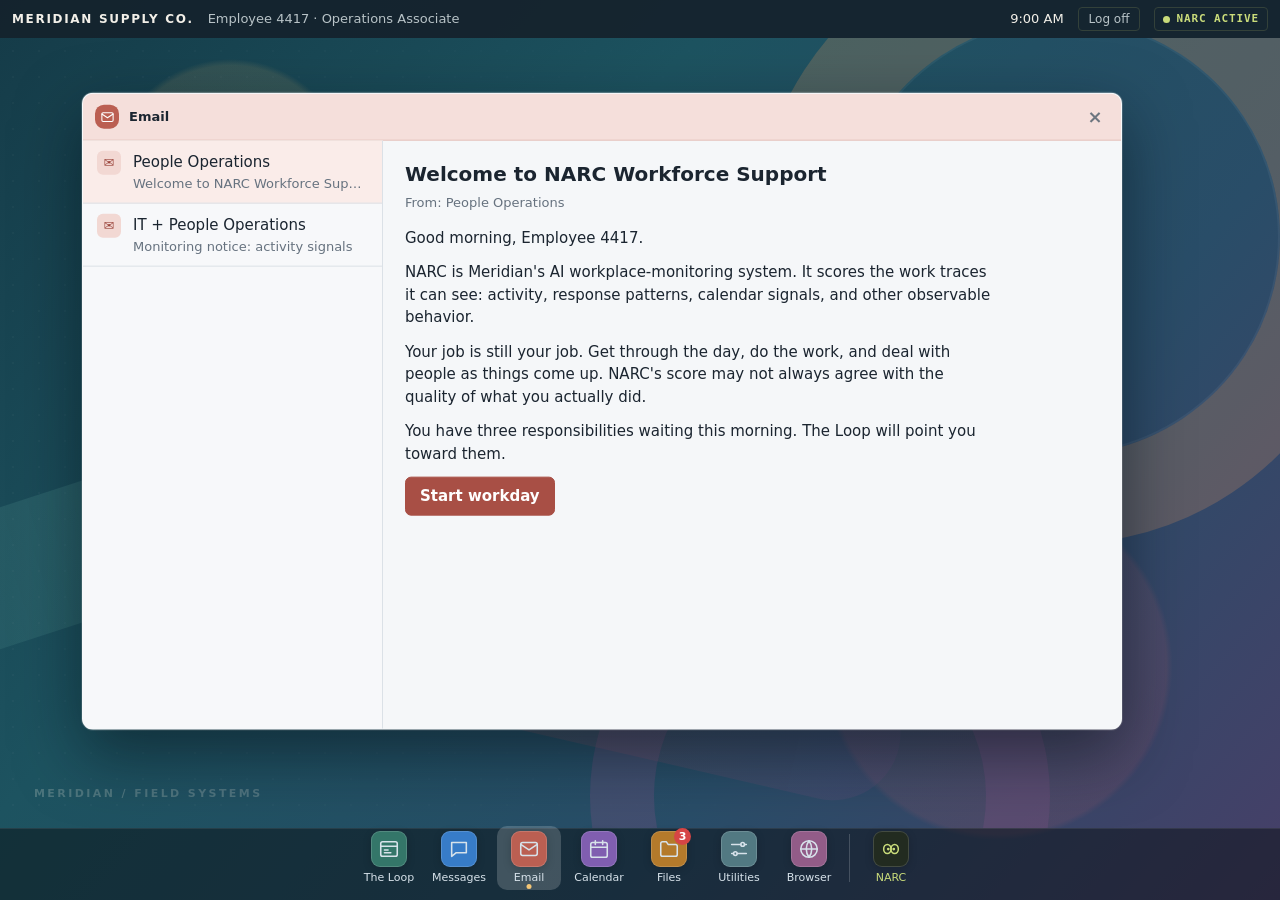
==== commit fa848365: "Make single-day desktop the canonical entrypoint (#78)" ====
--- a/index.html
+++ b/index.html
@@ -3,13 +3,13 @@
 <head>
   <meta charset="utf-8" />
   <meta name="viewport" content="width=device-width, initial-scale=1, viewport-fit=cover" />
-  <meta name="description" content="NARC — Networked Assessment & Risk Coordination. One workday, watched by an AI workplace-monitoring system." />
+  <meta name="description" content="NARC — Networked Assessment & Risk Coordination. One workday inside a fictional company laptop monitored by AI." />
   <title>NARC — Networked Assessment &amp; Risk Coordination</title>
   <link rel="stylesheet" href="./style.css" />
-  <link rel="stylesheet" href="./day.css" />
+  <link rel="stylesheet" href="./single-day-desktop.css" />
 </head>
 <body>
-  <div id="day" class="dayroot"></div>
-  <script type="module" src="./day-app.js"></script>
+  <div id="desk" class="desk"></div>
+  <script type="module" src="./day-desktop-app.js"></script>
 </body>
 </html>
--- a/single-day-desktop.css
+++ b/single-day-desktop.css
@@ -0,0 +1,111 @@
+
+/* Thin integration layer for the canonical single-day engine inside the
+   existing Meridian desktop shell. The visual system still lives in style.css. */
+
+.loop-task {
+  display: flex;
+  gap: 12px;
+  align-items: flex-start;
+  justify-content: space-between;
+  padding: 12px 0;
+  border-top: 1px solid var(--app-line);
+}
+.loop-task:first-of-type { border-top: 0; }
+.loop-task > div { min-width: 0; flex: 1; }
+.loop-task .loop-link { flex: none; }
+
+.file-actions {
+  display: flex;
+  gap: 8px;
+  flex-wrap: wrap;
+  margin-top: 18px;
+}
+.message-work {
+  padding: 10px 12px;
+  border: 1px solid var(--app-line);
+  background: var(--app-panel);
+  border-radius: 8px;
+  margin-bottom: 8px;
+}
+
+.quiet-card {
+  position: fixed;
+  left: 50%;
+  bottom: 18px;
+  transform: translateX(-50%);
+  z-index: 60;
+  min-width: min(560px, calc(100vw - 32px));
+  max-width: 720px;
+  display: flex;
+  align-items: center;
+  justify-content: space-between;
+  gap: 18px;
+  padding: 12px 14px;
+  border: 1px solid rgba(255,255,255,.25);
+  border-radius: 12px;
+  background: rgba(21, 34, 45, .96);
+  color: var(--bar-text);
+  box-shadow: 0 12px 32px rgba(0,0,0,.24);
+}
+.quiet-card div { display: flex; flex-direction: column; gap: 2px; }
+.quiet-card span { color: var(--bar-muted); font-size: 12px; }
+
+.narc-summary,
+.narc-log {
+  border: 1px solid var(--n-line);
+  background: var(--n-panel);
+  color: var(--n-text);
+  padding: 18px;
+  margin: 12px;
+  border-radius: 8px;
+  font-family: var(--mono);
+}
+.narc-kicker { color: var(--n-accent); font-size: 11px; letter-spacing: .08em; }
+.narc-summary h2 { margin: 8px 0; font-size: 22px; }
+.narc-copy { color: var(--n-muted); }
+.narc-rule, .narc-action {
+  border-top: 1px solid var(--n-line);
+  margin-top: 14px;
+  padding-top: 14px;
+}
+.narc-action .btn { margin: 10px 8px 0 0; }
+.narc-log-row {
+  display: grid;
+  grid-template-columns: 88px 1fr;
+  gap: 10px;
+  padding: 8px 0;
+  border-top: 1px solid var(--n-line);
+  color: var(--n-muted);
+}
+.narc-log-row:first-of-type { border-top: 0; }
+
+.modal-shade {
+  position: fixed;
+  inset: 0;
+  z-index: 100;
+  display: grid;
+  place-items: center;
+  padding: 18px;
+  background: rgba(8, 15, 21, .7);
+}
+.modal-card.end-day {
+  width: min(560px, 100%);
+  max-height: 80vh;
+  overflow: auto;
+  background: var(--app-panel);
+  color: var(--app-text);
+  border-radius: 14px;
+  padding: 24px;
+  box-shadow: 0 24px 60px rgba(0,0,0,.32);
+}
+.modal-card.end-day h2 { margin: 6px 0 14px; }
+.modal-card.end-day .btn { margin-top: 8px; }
+
+@media (max-width: 760px) {
+  .quiet-card {
+    bottom: 10px;
+    flex-direction: column;
+    align-items: stretch;
+  }
+  .quiet-card .btn { width: 100%; }
+}
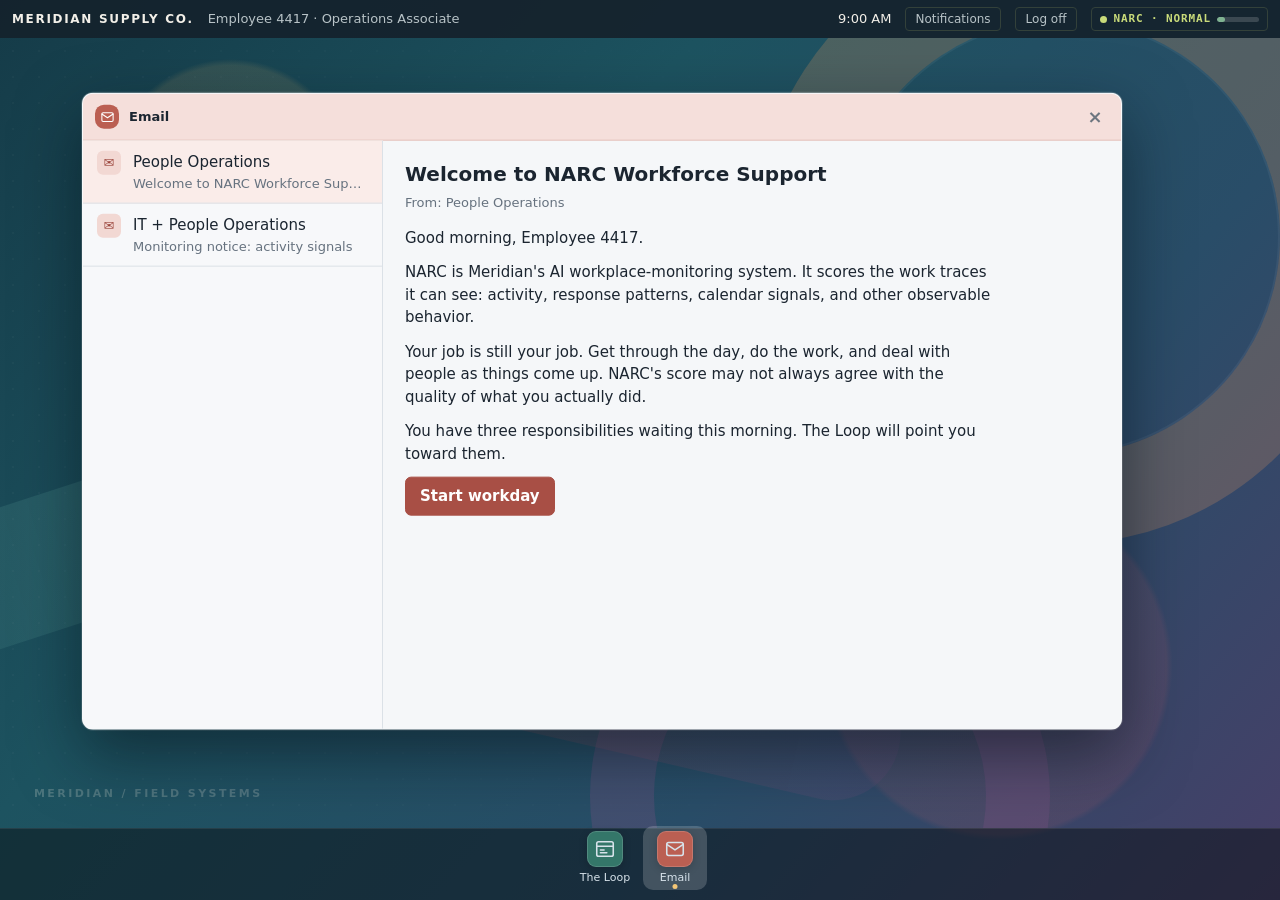
==== commit fe8c0bba: "Install and configure Vercel Web Analytics ## Vercel Web Analytics Installation  Successfully instal" ====
--- a/index.html
+++ b/index.html
@@ -7,6 +7,10 @@
   <title>NARC — Networked Assessment &amp; Risk Coordination</title>
   <link rel="stylesheet" href="./style.css" />
   <link rel="stylesheet" href="./single-day-desktop.css" />
+  <script>
+    window.va = window.va || function () { (window.vaq = window.vaq || []).push(arguments); };
+  </script>
+  <script defer src="/_vercel/insights/script.js"></script>
 </head>
 <body>
   <div id="desk" class="desk"></div>
--- a/single-day-desktop.css
+++ b/single-day-desktop.css
@@ -11,8 +11,75 @@
   border-top: 1px solid var(--app-line);
 }
 .loop-task:first-of-type { border-top: 0; }
-.loop-task > div { min-width: 0; flex: 1; }
-.loop-task .loop-link { flex: none; }
+.loop-task > div:first-child { min-width: 0; flex: 1 1 auto; }
+.loop-task .loop-link { width: auto; flex: none; align-self: flex-start; white-space: nowrap; }
+.loop-urgency-label { margin: 6px 0 4px; font-size: 12px; color: var(--app-muted); font-variant-numeric: tabular-nums; }
+.loop-urgency-track {
+  height: 6px;
+  max-width: 220px;
+  overflow: hidden;
+  border-radius: 999px;
+  background: var(--app-line);
+}
+.loop-urgency-fill { display: block; height: 100%; border-radius: inherit; background: var(--app-accent); transition: width .25s ease, background .25s ease; }
+.urgency-soon .loop-urgency-fill { background: #c68a1f; }
+.urgency-critical .loop-urgency-fill { background: #c0392b; }
+.loop-task-actions {
+  display: flex;
+  flex: 0 0 auto;
+  min-width: 0;
+  align-items: flex-start;
+  gap: 6px;
+  flex-wrap: nowrap;
+  justify-content: flex-end;
+}
+.loop-task-actions .loop-link {
+  border: 1px solid #d8d3c8;
+  border-radius: 6px;
+  padding: 6px 9px;
+  background: #fff;
+}
+.loop-task-actions .loop-link:first-of-type { border-top: 1px solid #d8d3c8; }
+
+.tutorial-guide {
+  flex: none;
+  display: flex;
+  align-items: center;
+  gap: 12px;
+  margin: 12px;
+  padding: 12px 14px;
+  border: 1px solid #b9cbc5;
+  border-left: 4px solid #3f675d;
+  border-radius: 8px;
+  background: #eef5f2;
+  color: var(--app-text);
+}
+.tutorial-avatar {
+  width: 34px;
+  height: 34px;
+  flex: none;
+  border-radius: 50%;
+  display: grid;
+  place-items: center;
+  background: #d8e7e1;
+  color: #244b43;
+  font-weight: 800;
+  font-size: 12px;
+}
+.tutorial-copy { flex: 1; min-width: 0; }
+.tutorial-copy p { margin: 2px 0 0; color: var(--app-muted); line-height: 1.4; }
+.tutorial-guide .btn { flex: none; }
+
+.window.narc .tutorial-guide {
+  background: #151a15;
+  border-color: #3b4734;
+  border-left-color: var(--n-accent);
+  color: var(--n-text);
+  font-family: var(--sans);
+}
+.window.narc .tutorial-avatar { background: #273125; color: var(--n-accent); }
+.window.narc .tutorial-copy p { color: var(--n-muted); }
+
 
 .file-actions {
   display: flex;
@@ -31,7 +98,7 @@
 .quiet-card {
   position: fixed;
   left: 50%;
-  bottom: 18px;
+  bottom: 96px;
   transform: translateX(-50%);
   z-index: 60;
   min-width: min(560px, calc(100vw - 32px));
@@ -50,6 +117,11 @@
 .quiet-card div { display: flex; flex-direction: column; gap: 2px; }
 .quiet-card span { color: var(--bar-muted); font-size: 12px; }
 
+.window.app-narc .body {
+  overflow-y: auto;
+  overflow-x: hidden;
+  overscroll-behavior: contain;
+}
 .narc-summary,
 .narc-log {
   border: 1px solid var(--n-line);
@@ -63,12 +135,69 @@
 .narc-kicker { color: var(--n-accent); font-size: 11px; letter-spacing: .08em; }
 .narc-summary h2 { margin: 8px 0; font-size: 22px; }
 .narc-copy { color: var(--n-muted); }
+.narc-explainer,
+.narc-action-copy {
+  margin: 6px 0 0;
+  color: var(--n-muted);
+  font-size: 12px;
+  line-height: 1.45;
+}
 .narc-rule, .narc-action {
   border-top: 1px solid var(--n-line);
   margin-top: 14px;
   padding-top: 14px;
 }
-.narc-action .btn { margin: 10px 8px 0 0; }
+.narc-system-update {
+  margin-top: 14px;
+  padding: 12px;
+  border: 1px solid #7a6530;
+  border-left: 4px solid var(--n-warn);
+  background: #171710;
+}
+.narc-system-update b {
+  display: block;
+  margin-top: 3px;
+  color: var(--n-text);
+}
+.narc-system-update p {
+  margin: 5px 0 0;
+  color: var(--n-muted);
+  font-size: 12px;
+  line-height: 1.45;
+}
+.narc-update-kicker {
+  color: var(--n-warn);
+  font-size: 10px;
+  font-weight: 800;
+  letter-spacing: .1em;
+}
+.narc-checkpoint-facts {
+  display: grid;
+  gap: 5px;
+  margin-top: 10px;
+}
+.narc-checkpoint-facts > div {
+  display: flex;
+  justify-content: space-between;
+  gap: 16px;
+  padding: 6px 8px;
+  border: 1px solid var(--n-line);
+  background: #101310;
+  font-size: 11px;
+}
+.narc-checkpoint-facts span { color: var(--n-muted); }
+.narc-checkpoint-facts b { color: var(--n-text); text-align: right; }
+.narc-action-title {
+  display: block;
+  margin-bottom: 8px;
+}
+.narc-action-buttons {
+  display: flex;
+  flex-wrap: wrap;
+  gap: 8px;
+  margin-top: 10px;
+}
+.narc-action-buttons .btn { margin: 0; }
 .narc-log-row {
   display: grid;
   grid-template-columns: 88px 1fr;
@@ -98,14 +227,497 @@
   padding: 24px;
   box-shadow: 0 24px 60px rgba(0,0,0,.32);
 }
-.modal-card.end-day h2 { margin: 6px 0 14px; }
-.modal-card.end-day .btn { margin-top: 8px; }
+.modal-card.end-day h2 { margin: 6px 0 4px; }
+.modal-card.end-day .btn { margin-top: 12px; }
+.end-headline { margin: 0 0 16px; color: var(--app-muted); }
+.end-section { padding: 12px 0; border-top: 1px solid var(--app-line); }
+.end-section:first-of-type { border-top: 0; }
+.end-section-h { font-size: 11px; letter-spacing: .06em; text-transform: uppercase; color: var(--app-muted); margin-bottom: 8px; }
+.end-time-row { display: flex; flex-wrap: wrap; gap: 6px; }
+.end-time-chip { font-size: 13px; background: var(--app-line); border-radius: 999px; padding: 3px 10px; }
+.end-metric-row { display: flex; justify-content: space-between; padding: 3px 0; }
+.end-metric-note { margin: 6px 0 0; color: var(--app-muted); font-size: 13px; }
+.end-person { display: flex; justify-content: space-between; padding: 4px 0; }
+.end-person.tone-good b { color: #2c8558; }
+.end-person.tone-soon b { color: #b8860b; }
+.end-person.tone-critical b { color: #c0392b; }
+.end-contradiction p { margin: 4px 0; font-style: italic; }
+
+@media (max-width: 900px) {
+  .loop-task { flex-direction: column; }
+  .loop-task > div { min-width: 0; }
+  .loop-task .loop-link { width: auto; }
+  .loop-task-actions { width: 100%; justify-content: flex-start; }
+  .tutorial-guide { align-items: flex-start; flex-wrap: wrap; }
+  .tutorial-guide .btn { margin-left: 46px; }
+}
 
 @media (max-width: 760px) {
   .quiet-card {
-    bottom: 10px;
+    bottom: 84px;
     flex-direction: column;
     align-items: stretch;
   }
   .quiet-card .btn { width: 100%; }
-}
+  .tutorial-guide { margin: 8px; }
+  .tutorial-guide .btn { width: calc(100% - 46px); }
+}
+
+
+/* Follow-up QA: notifications should be recoverable without becoming another app. */
+.notifications-button {
+  position: relative;
+  border: 1px solid #33413a;
+  background: transparent;
+  color: var(--bar-muted);
+  border-radius: 4px;
+  padding: 2px 9px;
+  font-size: 12px;
+}
+.notifications-button:hover,
+.notifications-button.has-unread { color: var(--bar-text); border-color: var(--bar-muted); }
+.notifications-count {
+  display: inline-grid;
+  place-items: center;
+  min-width: 16px;
+  height: 16px;
+  margin-left: 6px;
+  padding: 0 4px;
+  border-radius: 8px;
+  background: #d64545;
+  color: #fff;
+  font-size: 10px;
+  font-weight: 800;
+}
+.notifications-count:empty { display: none; }
+
+.notification-center {
+  position: fixed;
+  top: 44px;
+  right: 12px;
+  z-index: 90;
+  width: min(380px, calc(100vw - 24px));
+  max-height: min(560px, calc(100vh - 64px));
+  overflow: hidden;
+  border: 1px solid rgba(255,255,255,.22);
+  border-radius: 10px;
+  background: #f7f9fb;
+  color: var(--app-text);
+  box-shadow: 0 18px 48px rgba(0,0,0,.32);
+}
+.notification-center[hidden] { display: none; }
+.notification-center-head {
+  display: flex;
+  align-items: center;
+  justify-content: space-between;
+  padding: 10px 12px;
+  border-bottom: 1px solid var(--app-line);
+  background: #fff;
+}
+.notification-close {
+  border: 0;
+  background: transparent;
+  color: var(--app-muted);
+  font-size: 18px;
+}
+.notification-list { max-height: 500px; overflow-y: auto; }
+.notification-item {
+  display: block;
+  width: 100%;
+  padding: 10px 12px;
+  border: 0;
+  border-bottom: 1px solid var(--app-line);
+  background: transparent;
+  text-align: left;
+}
+.notification-item:hover { background: #edf3f8; }
+.notification-item.unread { background: #eef5fb; }
+.notification-meta {
+  display: flex;
+  justify-content: space-between;
+  gap: 12px;
+  margin-bottom: 3px;
+  font-size: 12px;
+}
+.notification-meta span { color: var(--app-muted); font-variant-numeric: tabular-nums; }
+.notification-preview {
+  color: var(--app-muted);
+  font-size: 13px;
+  line-height: 1.35;
+}
+.notification-empty { padding: 18px 12px; color: var(--app-muted); }
+
+/* NARC actions should read like system controls, not default browser buttons. */
+.narc-action .btn {
+  margin: 10px 8px 0 0;
+  border: 1px solid #4a5647;
+  border-radius: 3px;
+  background: #171b17;
+  color: var(--n-text);
+  padding: 7px 11px;
+  font: 600 12px/1.3 var(--mono);
+}
+.narc-action .btn:first-of-type {
+  border-color: var(--n-accent);
+  color: var(--n-accent);
+  background: #1b2118;
+}
+.narc-action .btn:hover {
+  border-color: var(--n-accent);
+  color: var(--n-accent);
+  background: #20271d;
+}
+
+@media (max-width: 760px) {
+  .notifications-button { padding: 2px 6px; font-size: 11px; }
+  .notification-center { top: 42px; right: 8px; width: calc(100vw - 16px); }
+}
+
+
+/* Player stakes stay legible without adding another gamey meter. */
+.standing {
+  margin: 3px 0 0;
+  font-size: 12px;
+  font-weight: 700;
+}
+.standing-standard { color: var(--app-muted); }
+.standing-trusted { color: #2c8558; }
+.standing-review { color: #a14c3f; }
+
+.narc-standing {
+  margin-top: 14px;
+  padding: 10px 0 0;
+  border-top: 1px solid var(--n-line);
+}
+.narc-standing span {
+  display: block;
+  color: var(--n-muted);
+  font-size: 10px;
+  letter-spacing: .08em;
+}
+.narc-standing b {
+  display: block;
+  margin-top: 3px;
+  font-size: 13px;
+}
+.narc-standing p {
+  margin: 4px 0 0;
+  color: var(--n-muted);
+  font-size: 12px;
+}
+.narc-standing-trusted b { color: var(--n-good); }
+.narc-standing-review b { color: var(--n-danger); }
+
+.browser-story { cursor: pointer; }
+.browser-story .browser-dek {
+  white-space: normal;
+  overflow: visible;
+  text-overflow: clip;
+  line-height: 1.35;
+  margin-top: 4px;
+}
+.browser-article-dek {
+  color: var(--app-muted);
+  font-size: 15px;
+  line-height: 1.45;
+  margin: 0 0 18px;
+  max-width: 58ch;
+}
+.browser-article-copy {
+  max-width: 62ch;
+  line-height: 1.6;
+  margin: 0 0 14px;
+}
+.deadline-event {
+  border-left-color: #b07b2f;
+}
+
+
+.optional-chat {
+  margin-top: 8px;
+  padding-top: 8px;
+  border-top: 1px solid var(--app-line);
+}
+.optional-chat .compose-state { margin-bottom: 6px; }
+.chip.secondary { background: #f7f6f2; }
+
+.mail-form,
+.mail-form-result {
+  margin-top: 16px;
+  padding: 12px;
+  border: 1px solid var(--app-line);
+  border-radius: 8px;
+  background: var(--app-panel);
+}
+.mail-form {
+  display: flex;
+  flex-wrap: wrap;
+  gap: 8px;
+  align-items: center;
+}
+.mail-form b { flex-basis: 100%; }
+.mail-form .btn { margin: 0; }
+
+@media (max-width: 760px) {
+  .loop-task-actions {
+    width: 100%;
+    justify-content: flex-start;
+    flex-wrap: wrap;
+  }
+}
+
+
+.typing {
+  align-self: flex-start;
+  display: inline-flex;
+  align-items: center;
+  gap: 7px;
+  max-width: 78%;
+  margin: 4px 0;
+  padding: 8px 10px;
+  border-radius: 10px;
+  background: var(--app-panel);
+  color: var(--app-muted);
+  font-size: 12px;
+}
+.typing-dots {
+  letter-spacing: 2px;
+  animation: typing-pulse 1s ease-in-out infinite;
+}
+@keyframes typing-pulse {
+  0%, 100% { opacity: .35; }
+  50% { opacity: 1; }
+}
+
+
+/* Sept 25 final NARC clarity pass: persistent risk state + evidence/inference/action hierarchy. */
+.narc-tray-status {
+  gap: 6px;
+  min-width: 150px;
+}
+.narc-tray-status .dot { flex: none; }
+.narc-tray-status #trayText {
+  display: inline-flex;
+  align-items: center;
+  min-width: 0;
+}
+.narc-tray-meter {
+  width: 42px;
+  height: 5px;
+  flex: none;
+  overflow: hidden;
+  border-radius: 999px;
+  background: rgba(255,255,255,.16);
+}
+.narc-tray-meter > span {
+  display: block;
+  width: 0;
+  height: 100%;
+  border-radius: inherit;
+  background: #7fb291;
+  transition: width .25s ease, background .25s ease;
+}
+.narc-tray-status.risk-watching .narc-tray-meter > span { background: #d7aa50; }
+.narc-tray-status.risk-risk .narc-tray-meter > span { background: #d67849; }
+.narc-tray-status.risk-critical .narc-tray-meter > span { background: #d94c4c; }
+.narc-tray-status.risk-risk,
+.narc-tray-status.risk-critical { border-color: rgba(217,76,76,.6); }
+
+.narc-inline-status {
+  margin: 4px 0 0;
+  font-size: 12px;
+  font-weight: 800;
+}
+.narc-inline-status.risk-normal { color: #2c8558; }
+.narc-inline-status.risk-watching { color: #9b7525; }
+.narc-inline-status.risk-risk,
+.narc-inline-status.risk-critical { color: #a14c3f; }
+
+.narc-dashboard {
+  display: grid;
+  gap: 12px;
+  padding: 12px;
+}
+.narc-dashboard > section {
+  margin: 0;
+  border: 1px solid var(--n-line);
+  border-radius: 8px;
+  background: var(--n-panel);
+  color: var(--n-text);
+  padding: 16px;
+  font-family: var(--mono);
+}
+.narc-status-card {
+  border-left: 4px solid var(--n-good) !important;
+}
+.narc-status-card.risk-watching { border-left-color: var(--n-warn) !important; }
+.narc-status-card.risk-risk,
+.narc-status-card.risk-critical { border-left-color: var(--n-danger) !important; }
+.narc-status-head {
+  display: flex;
+  align-items: flex-end;
+  justify-content: space-between;
+  gap: 16px;
+}
+.narc-status-head h2 {
+  margin: 4px 0 0;
+  font-size: 28px;
+  letter-spacing: .04em;
+}
+.narc-risk-number {
+  color: var(--n-muted);
+  font-size: 12px;
+  font-variant-numeric: tabular-nums;
+}
+.narc-risk-track {
+  height: 10px;
+  margin-top: 12px;
+  overflow: hidden;
+  border: 1px solid var(--n-line);
+  border-radius: 999px;
+  background: #0d100d;
+}
+.narc-risk-fill {
+  display: block;
+  height: 100%;
+  border-radius: inherit;
+  background: var(--n-good);
+  transition: width .25s ease, background .25s ease;
+}
+.risk-watching .narc-risk-fill { background: var(--n-warn); }
+.risk-risk .narc-risk-fill,
+.risk-critical .narc-risk-fill { background: var(--n-danger); }
+.narc-status-copy {
+  margin: 10px 0 0;
+  font-size: 13px;
+  line-height: 1.45;
+}
+.narc-section-title {
+  margin-bottom: 8px;
+  color: var(--n-accent);
+  font-size: 10px;
+  font-weight: 800;
+  letter-spacing: .11em;
+}
+.narc-activity-row {
+  display: flex;
+  align-items: center;
+  justify-content: space-between;
+  gap: 16px;
+}
+.narc-activity-row > div:first-child {
+  display: flex;
+  align-items: baseline;
+  gap: 10px;
+  min-width: 0;
+}
+.narc-activity-row strong {
+  font-size: 26px;
+  font-variant-numeric: tabular-nums;
+}
+.narc-activity-row span {
+  color: var(--n-muted);
+  font-size: 12px;
+}
+.narc-band {
+  flex: none;
+  border: 1px solid var(--n-line);
+  border-radius: 999px;
+  padding: 4px 8px;
+  color: var(--n-muted);
+  font-size: 11px;
+}
+.narc-band-high { border-color: #52745c; color: var(--n-good); }
+.narc-band-low { border-color: #7c4b45; color: var(--n-danger); }
+
+.narc-assessment-card h3 {
+  margin: 0 0 10px;
+  font-size: 17px;
+}
+.narc-explain-row {
+  display: grid;
+  grid-template-columns: 145px minmax(0, 1fr);
+  gap: 14px;
+  padding: 9px 0;
+  border-top: 1px solid var(--n-line);
+}
+.narc-explain-row span {
+  color: var(--n-muted);
+  font-size: 10px;
+  font-weight: 800;
+  letter-spacing: .07em;
+}
+.narc-explain-row p {
+  margin: 0;
+  color: var(--n-text);
+  font-size: 12px;
+  line-height: 1.45;
+}
+.narc-assessment-card .narc-action-buttons {
+  margin-top: 14px;
+  padding-top: 12px;
+  border-top: 1px solid var(--n-line);
+}
+.narc-dashboard .narc-standing {
+  margin-top: 0;
+  padding-top: 14px;
+}
+.narc-dashboard .narc-system-update {
+  margin-top: 0;
+}
+.narc-dashboard .narc-log {
+  padding: 16px;
+}
+.narc-dashboard .narc-log-row {
+  display: block;
+  padding: 10px 0;
+}
+.narc-log-meta {
+  display: flex;
+  align-items: center;
+  gap: 10px;
+  margin-bottom: 4px;
+}
+.narc-log-meta time {
+  color: var(--n-muted);
+  font-size: 10px;
+}
+.narc-event-type {
+  border: 1px solid var(--n-line);
+  border-radius: 3px;
+  padding: 2px 5px;
+  color: var(--n-accent);
+  font-size: 9px;
+  font-weight: 800;
+  letter-spacing: .08em;
+}
+.narc-log-row p {
+  margin: 0;
+  color: var(--n-muted);
+  font-size: 12px;
+  line-height: 1.45;
+}
+
+.optional-chat.is-waiting .chip.secondary {
+  opacity: .48;
+  cursor: wait;
+}
+.optional-chat .chip.secondary:disabled {
+  opacity: .48;
+  cursor: wait;
+}
+
+@media (max-width: 760px) {
+  .narc-tray-status {
+    min-width: 0;
+    padding-inline: 6px;
+  }
+  .narc-tray-status .full,
+  .narc-tray-meter { display: none; }
+  .narc-status-head,
+  .narc-activity-row { align-items: flex-start; }
+  .narc-explain-row {
+    grid-template-columns: 1fr;
+    gap: 4px;
+  }
+}
